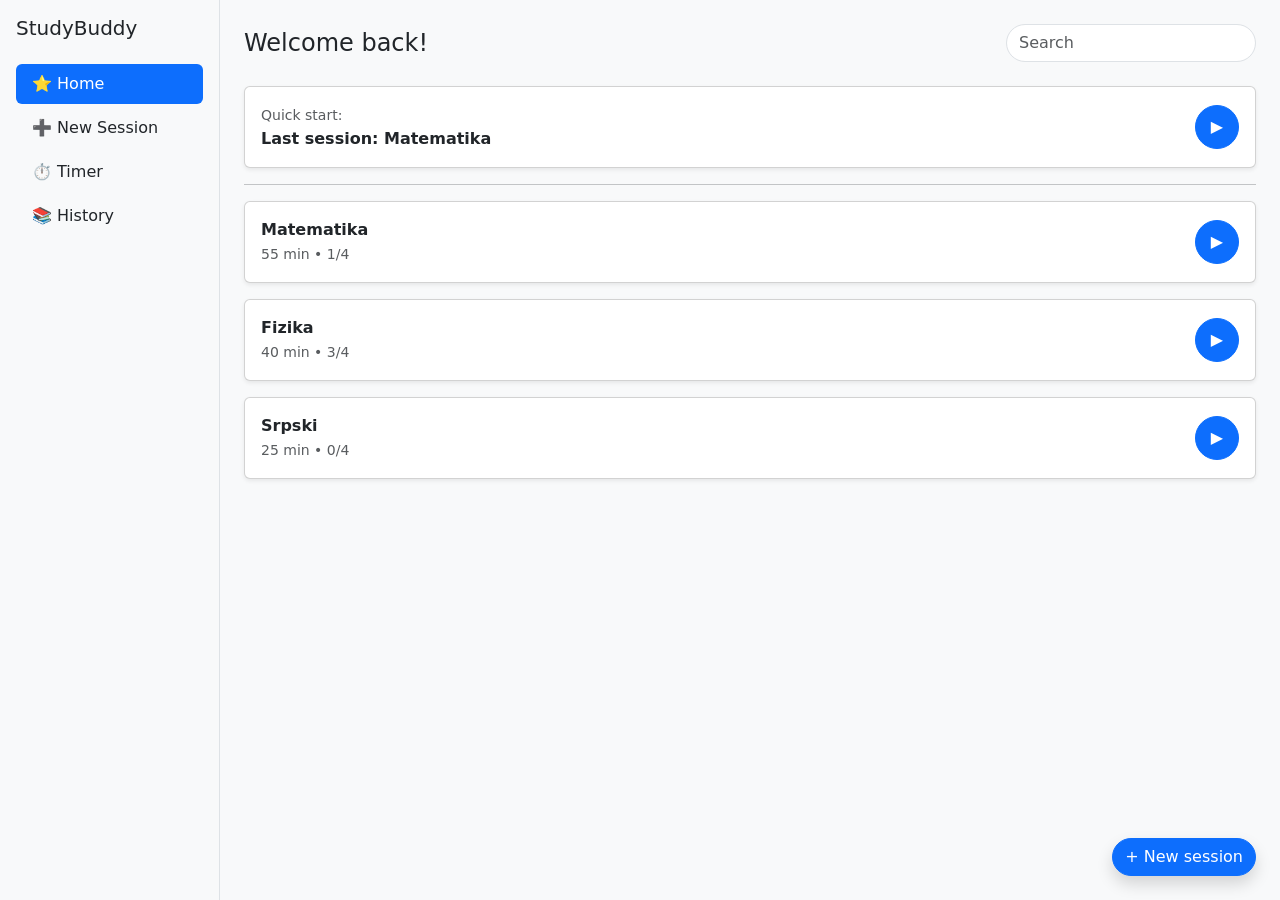
==== index.html @ 7743ce42 "Add files via upload" ====
<!DOCTYPE html>
<html lang="sr">
<head>
  <meta charset="UTF-8" />
  <meta name="viewport" content="width=device-width, initial-scale=1.0" />
  <title>StudyBuddy</title>
  <link href="https://cdn.jsdelivr.net/npm/bootstrap@5.3.2/dist/css/bootstrap.min.css" rel="stylesheet">
</head>
<body class="bg-body-tertiary">

<div class="d-flex min-vh-100">
  <aside class="bg-light border-end p-3 sticky-top" style="min-width: 220px;">
    <h5 class="mb-4">StudyBuddy</h5>

    <nav class="nav nav-pills flex-column gap-1">
      <a href="#home" data-page="home" class="nav-link active">⭐ Home</a>
      <a href="#new-session" data-page="new-session" class="nav-link text-body">➕ New Session</a>
      <a href="#timer" data-page="timer" class="nav-link text-body">⏱️ Timer</a>
      <a href="#history" data-page="history" class="nav-link text-body">📚 History</a>
    </nav>
  </aside>

  <main class="flex-grow-1 p-4">
    <!-- HOME -->
    <section id="home" class="page">
      <div class="d-flex justify-content-between align-items-center mb-4 flex-wrap gap-3">
        <h4 class="m-0">Welcome back!</h4>
        <input type="text" class="form-control rounded-pill" style="max-width: 250px;" placeholder="Search">
      </div>

      <div class="card shadow-sm mb-3">
        <div class="card-body d-flex justify-content-between align-items-center">
          <div>
            <small class="text-muted">Quick start:</small><br>
            <strong>Last session: Matematika</strong>
          </div>
          <button class="btn btn-primary rounded-circle js-quick-start"
                  data-subject="Matematika"
                  data-duration="55"
                  data-repeats="4"
                  style="width: 44px; height: 44px;"
                  type="button">▶</button>
        </div>
      </div>

      <hr>

      <div class="card shadow-sm mb-3">
        <div class="card-body d-flex justify-content-between align-items-center">
          <div>
            <strong>Matematika</strong><br>
            <small class="text-muted">55 min • 1/4</small>
          </div>
          <button class="btn btn-primary rounded-circle js-session-start"
                  data-subject="Matematika"
                  data-duration="55"
                  data-repeats="4"
                  style="width: 44px; height: 44px;"
                  type="button">▶</button>
        </div>
      </div>

      <div class="card shadow-sm mb-3">
        <div class="card-body d-flex justify-content-between align-items-center">
          <div>
            <strong>Fizika</strong><br>
            <small class="text-muted">40 min • 3/4</small>
          </div>
          <button class="btn btn-primary rounded-circle js-session-start"
                  data-subject="Fizika"
                  data-duration="40"
                  data-repeats="4"
                  style="width: 44px; height: 44px;"
                  type="button">▶</button>
        </div>
      </div>

      <div class="card shadow-sm mb-3">
        <div class="card-body d-flex justify-content-between align-items-center">
          <div>
            <strong>Srpski</strong><br>
            <small class="text-muted">25 min • 0/4</small>
          </div>
          <button class="btn btn-primary rounded-circle js-session-start"
                  data-subject="Srpski"
                  data-duration="25"
                  data-repeats="4"
                  style="width: 44px; height: 44px;"
                  type="button">▶</button>
        </div>
      </div>
    </section>

    <!-- NEW SESSION -->
    <section id="new-session" class="page d-none">
      <div class="row justify-content-center">
        <div class="col-12 col-md-8 col-lg-6">
          <div class="card shadow-sm">
            <div class="card-body">
              <h4 class="mb-4 text-center">New session</h4>

              <label class="form-label">Subject</label>
              <div class="d-flex flex-wrap gap-2 mb-3">
                <button class="btn btn-outline-secondary js-subject-btn" data-subject="Matematika" type="button">Matematika</button>
                <button class="btn btn-outline-secondary js-subject-btn" data-subject="Fizika" type="button">Fizika</button>
                <button class="btn btn-primary js-subject-btn active" data-subject="Srpski" type="button">Srpski</button>
              </div>

              <input type="text" id="subjectInput" class="form-control mb-4" value="Srpski">

              <label for="duration" class="form-label">Duration</label>
              <div class="d-flex align-items-center mb-4">
                <input type="range" class="form-range" id="duration" min="10" max="120" step="5" value="50">
                <span class="badge text-bg-dark ms-2" id="durationValue">50 min</span>
              </div>

              <label for="repeats" class="form-label">Repeats</label>
              <div class="d-flex align-items-center">
                <input type="range" class="form-range" id="repeats" min="1" max="5" step="1" value="1">
                <span class="badge text-bg-dark ms-2" id="repeatsValue">1</span>
              </div>
            </div>
          </div>
        </div>
      </div>
    </section>

    <!-- TIMER -->
    <section id="timer" class="page d-none">
      <div class="row justify-content-center">
        <div class="col-12 col-md-8 col-lg-6 text-center">
          <div class="card shadow-sm">
            <div class="card-body py-5">
              <h4 class="mb-3">Ongoing session</h4>
              <div class="text-muted mb-3" id="timerMeta">Subject: Srpski • Repeats: 1</div>
              <div id="timerDisplay" class="display-1 fw-bold text-primary mb-4">25:00</div>

              <div class="progress mb-4" style="height: 8px;">
                <div class="progress-bar progress-bar-striped progress-bar-animated" style="width: 100%;"></div>
              </div>

              <div class="d-flex justify-content-center gap-2 flex-wrap">
                <button id="stopBtn" class="btn btn-outline-secondary px-4" type="button">Stop</button>
                <button id="pauseBtn" class="btn btn-outline-secondary px-4" type="button">Pause</button>
                <button id="finishBtn" class="btn btn-primary px-4" type="button">Finish</button>
              </div>
            </div>
          </div>
        </div>
      </div>
    </section>

    <!-- COMPLETE -->
    <section id="complete" class="page d-none">
      <div class="row justify-content-center">
        <div class="col-12 col-md-8 col-lg-6">
          <div class="card shadow-sm">
            <div class="card-body">
              <h4 class="mb-4">Session complete!</h4>

              <div class="mb-4">
                <label for="quickNote" class="form-label fw-bold">Add a quick note...</label>
                <textarea id="quickNote" class="form-control" rows="6" placeholder="Today I learned..."></textarea>
              </div>

              <div class="d-flex justify-content-end gap-2">
                <button class="btn btn-primary" id="saveNoteBtn" type="button">💾 Save</button>
                <button class="btn btn-outline-secondary" id="skipNoteBtn" type="button">▶ Skip note</button>
              </div>
            </div>
          </div>
        </div>
      </div>
    </section>

    <!-- HISTORY -->
    <section id="history" class="page d-none">
      <div class="row justify-content-center">
        <div class="col-12 col-md-8 col-lg-6">
          <h4 class="mb-4">Completed sessions</h4>

          <div class="card shadow-sm mb-4">
            <img src="burnabitch.png" class="card-img-top img-fluid" alt="History image">
            <div class="card-body">
              <div class="text-muted small mb-1">2025-06-07</div>
              <div><strong>Matematika</strong><br><small class="text-muted">35 min</small></div>
            </div>
          </div>

          <div class="card shadow-sm mb-3">
            <div class="card-body">
              <div class="text-muted small mb-1">2025-04-20</div>
              <div><strong>Srpski</strong><br><small class="text-muted">90 min</small></div>
            </div>
          </div>
        </div>
      </div>
    </section>

  </main>
</div>

<a href="#new-session" class="btn btn-primary rounded-pill position-fixed bottom-0 end-0 m-4 shadow">
  + New session
</a>

<script src="https://cdn.jsdelivr.net/npm/bootstrap@5.3.2/dist/js/bootstrap.bundle.min.js"></script>
<script>
  const pages = [...document.querySelectorAll('.page')];
  const navLinks = [...document.querySelectorAll('.nav-link[data-page]')];

  const subjectInput = document.getElementById('subjectInput');
  const durationInput = document.getElementById('duration');
  const repeatsInput = document.getElementById('repeats');
  const durationValue = document.getElementById('durationValue');
  const repeatsValue = document.getElementById('repeatsValue');

  const timerDisplay = document.getElementById('timerDisplay');
  const timerMeta = document.getElementById('timerMeta');
  const pauseBtn = document.getElementById('pauseBtn');
  const stopBtn = document.getElementById('stopBtn');
  const finishBtn = document.getElementById('finishBtn');

  const saveNoteBtn = document.getElementById('saveNoteBtn');
  const skipNoteBtn = document.getElementById('skipNoteBtn');
  const quickNote = document.getElementById('quickNote');

  const subjectButtons = [...document.querySelectorAll('.js-subject-btn')];
  const sessionButtons = [...document.querySelectorAll('.js-session-start')];
  const quickStartButtons = [...document.querySelectorAll('.js-quick-start')];

  const state = {
    subject: 'Srpski',
    duration: 50,
    repeats: 1,
    remaining: 50 * 60,
    interval: null,
    paused: false
  };

  function formatTime(seconds) {
    const m = Math.floor(seconds / 60);
    const s = seconds % 60;
    return `${String(m).padStart(2, '0')}:${String(s).padStart(2, '0')}`;
  }

  function updateTimerDisplay() {
    timerDisplay.textContent = formatTime(state.remaining);
  }

  function updateTimerMeta() {
    timerMeta.textContent = `Subject: ${state.subject} • Repeats: ${state.repeats}`;
  }

  function updateSubjectButtons(activeSubject) {
    subjectButtons.forEach(btn => {
      const active = btn.dataset.subject === activeSubject;
      btn.classList.toggle('btn-primary', active);
      btn.classList.toggle('btn-outline-secondary', !active);
      btn.classList.toggle('active', active);
    });
  }

  function syncNewSessionUI() {
    subjectInput.value = state.subject;
    durationInput.value = state.duration;
    repeatsInput.value = state.repeats;
    durationValue.textContent = `${state.duration} min`;
    repeatsValue.textContent = state.repeats;
    updateSubjectButtons(state.subject);
    updateTimerMeta();
  }

  function setSession(subject, duration, repeats) {
    state.subject = subject;
    state.duration = Number(duration);
    state.repeats = Number(repeats);
    state.remaining = state.duration * 60;
    state.paused = false;
    pauseBtn.textContent = 'Pause';
    updateTimerDisplay();
    syncNewSessionUI();
  }

  function clearTimer() {
    if (state.interval) {
      clearInterval(state.interval);
      state.interval = null;
    }
  }

  function startTimer() {
    clearTimer();
    state.paused = false;
    pauseBtn.textContent = 'Pause';
    state.remaining = state.duration * 60;
    updateTimerDisplay();
    updateTimerMeta();

    state.interval = setInterval(() => {
      if (state.paused) return;

      if (state.remaining > 0) {
        state.remaining -= 1;
        updateTimerDisplay();
      }

      if (state.remaining <= 0) {
        clearTimer();
        location.hash = '#complete';
      }
    }, 1000);
  }

  function stopTimer() {
    clearTimer();
    state.paused = false;
    pauseBtn.textContent = 'Pause';
    state.remaining = state.duration * 60;
    updateTimerDisplay();
  }

  function showPage(pageId) {
    pages.forEach(page => page.classList.toggle('d-none', page.id !== pageId));
    navLinks.forEach(link => {
      const active = link.dataset.page === pageId;
      link.classList.toggle('active', active);
      link.classList.toggle('text-body', !active);
      link.classList.toggle('text-white', active);
    });

    if (pageId === 'new-session') {
      syncNewSessionUI();
    }

    if (pageId === 'timer') {
      if (!state.interval && state.remaining <= 0) {
        state.remaining = state.duration * 60;
      }
      updateTimerDisplay();
      updateTimerMeta();
    }
  }

  function route() {
    const pageId = location.hash.replace('#', '') || 'home';
    showPage(pageId);
  }

  subjectButtons.forEach(btn => {
    btn.addEventListener('click', () => {
      state.subject = btn.dataset.subject;
      subjectInput.value = state.subject;
      updateSubjectButtons(state.subject);
      updateTimerMeta();
    });
  });

  durationInput.addEventListener('input', () => {
    state.duration = Number(durationInput.value);
    state.remaining = state.duration * 60;
    durationValue.textContent = `${state.duration} min`;
    updateTimerDisplay();
  });

  repeatsInput.addEventListener('input', () => {
    state.repeats = Number(repeatsInput.value);
    repeatsValue.textContent = state.repeats;
    updateTimerMeta();
  });

  subjectInput.addEventListener('input', () => {
    state.subject = subjectInput.value.trim() || 'Srpski';
    updateSubjectButtons(state.subject);
    updateTimerMeta();
  });

  sessionButtons.forEach(btn => {
    btn.addEventListener('click', () => {
      setSession(btn.dataset.subject, btn.dataset.duration, btn.dataset.repeats);
      location.hash = '#timer';
      startTimer();
    });
  });

  quickStartButtons.forEach(btn => {
    btn.addEventListener('click', () => {
      setSession(btn.dataset.subject, btn.dataset.duration, btn.dataset.repeats);
      location.hash = '#timer';
      startTimer();
    });
  });

  pauseBtn.addEventListener('click', () => {
    if (!state.interval) return;
    state.paused = !state.paused;
    pauseBtn.textContent = state.paused ? 'Resume' : 'Pause';
  });

  stopBtn.addEventListener('click', stopTimer);

  finishBtn.addEventListener('click', () => {
    clearTimer();
    location.hash = '#complete';
  });

  saveNoteBtn.addEventListener('click', () => {
    const note = quickNote.value.trim();
    if (!note) {
      alert('Dodaj kratku belešku pre čuvanja.');
      return;
    }

    alert('Beleška sačuvana: ' + note);
    quickNote.value = '';
    location.hash = '#home';
  });

  skipNoteBtn.addEventListener('click', () => {
    quickNote.value = '';
    location.hash = '#home';
  });

  window.addEventListener('hashchange', route);
  window.addEventListener('load', () => {
    syncNewSessionUI();
    updateTimerDisplay();
    route();
  });
</script>
</body>
</html>
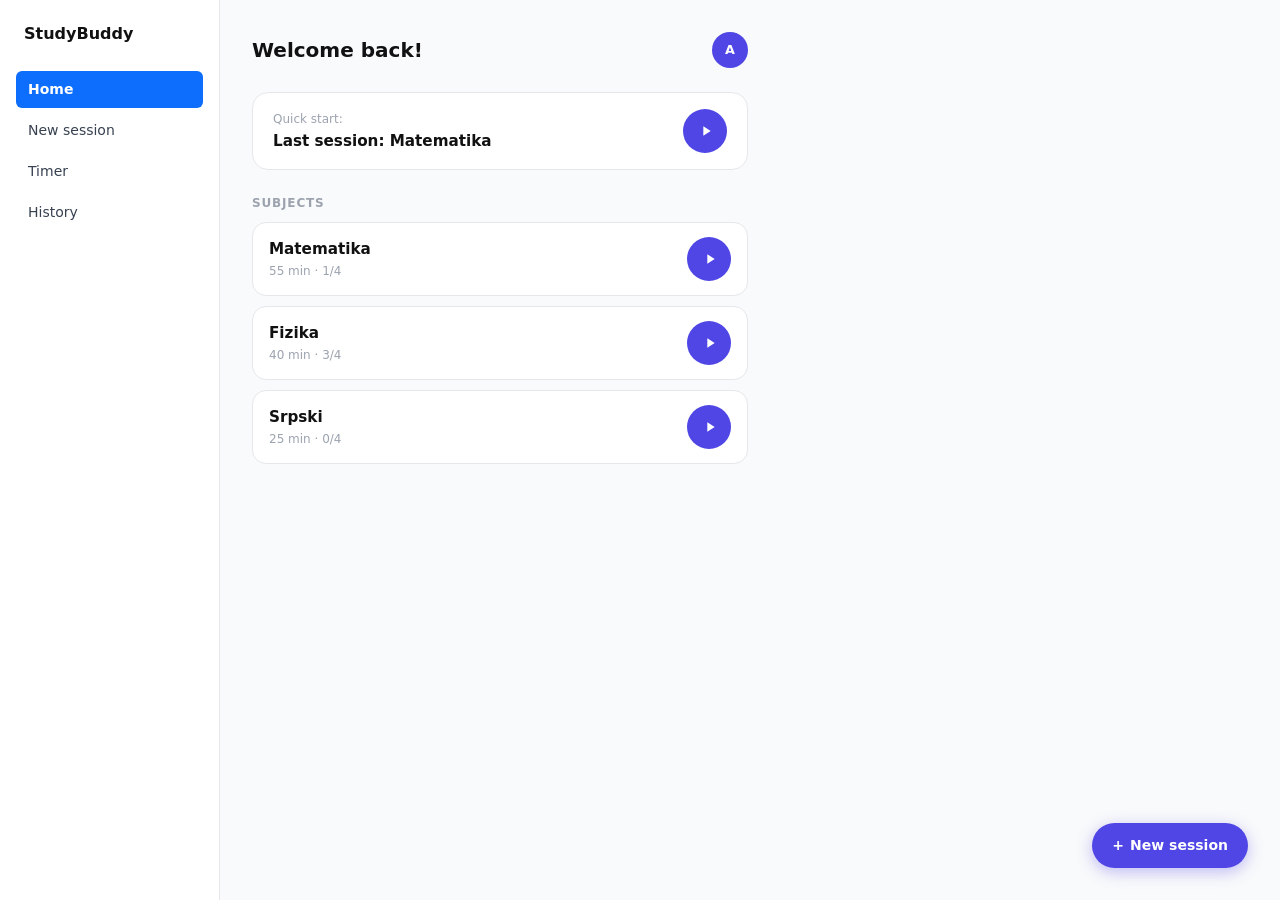
==== commit c591a59c: "Da radi za mobtel i jos neke sitnice Ocu kuci vise" ====
--- a/index.html
+++ b/index.html
@@ -2,431 +2,659 @@
 <html lang="sr">
 <head>
   <meta charset="UTF-8" />
-  <meta name="viewport" content="width=device-width, initial-scale=1.0" />
+  <meta name="viewport" content="width=device-width, initial-scale=1.0"/>
   <title>StudyBuddy</title>
   <link href="https://cdn.jsdelivr.net/npm/bootstrap@5.3.2/dist/css/bootstrap.min.css" rel="stylesheet">
+  <style>
+    :root {
+      --accent: #4f46e5;
+      --accent-light: #eef2ff;
+      --text-muted: #9ca3af;
+      --border: #e5e7eb;
+      --bg: #f9fafb;
+      --card-bg: #ffffff;
+      --sidebar-w: 220px;
+    }
+
+    * { box-sizing: border-box; }
+
+    body {
+      background: var(--bg);
+      font-family: 'Segoe UI', system-ui, sans-serif;
+      margin: 0;
+    }
+
+    /* ── SIDEBAR ── */
+    aside {
+      width: var(--sidebar-w);
+      min-height: 100vh;
+      background: var(--card-bg);
+      border-right: 1px solid var(--border);
+      padding: 24px 16px;
+      position: sticky;
+      top: 0;
+    }
+    aside h5 {
+      font-weight: 700;
+      font-size: 1rem;
+      color: #111;
+      margin-bottom: 28px;
+      padding-left: 8px;
+    }
+    .nav-link {
+      color: #374151;
+      border-radius: 8px;
+      padding: 8px 12px;
+      font-size: 0.875rem;
+      transition: background 0.15s, color 0.15s;
+    }
+    .nav-link.active,
+    .nav-link:hover {
+      background: var(--accent-light);
+      color: var(--accent);
+      font-weight: 600;
+    }
+
+    /* ── MAIN ── */
+    main { padding: 24px 20px 80px; max-width: 480px; }
+    @media (min-width: 768px) {
+      main { padding: 32px 32px 40px; max-width: 560px; }
+    }
+
+    /* ── PAGE HEADER ── */
+    .page-header {
+      display: flex;
+      align-items: center;
+      justify-content: space-between;
+      margin-bottom: 24px;
+    }
+    .page-title { font-size: 1.25rem; font-weight: 700; color: #111; margin: 0; }
+    .avatar {
+      width: 36px; height: 36px;
+      background: var(--accent);
+      color: #fff;
+      border-radius: 50%;
+      display: flex; align-items: center; justify-content: center;
+      font-size: 0.8rem; font-weight: 700;
+      flex-shrink: 0;
+    }
+
+    /* ── QUICK START CARD ── */
+    .quick-start-card {
+      background: var(--card-bg);
+      border: 1px solid var(--border);
+      border-radius: 16px;
+      padding: 16px 20px;
+      display: flex;
+      align-items: center;
+      justify-content: space-between;
+      margin-bottom: 24px;
+    }
+    .quick-start-card .label {
+      font-size: 0.75rem;
+      color: var(--text-muted);
+      margin-bottom: 2px;
+    }
+    .quick-start-card .subject-name {
+      font-weight: 600;
+      font-size: 0.95rem;
+      color: #111;
+    }
+
+    /* ── SUBJECT CARDS ── */
+    .subject-card {
+      background: var(--card-bg);
+      border: 1px solid var(--border);
+      border-radius: 14px;
+      padding: 14px 16px;
+      display: flex;
+      align-items: center;
+      justify-content: space-between;
+      margin-bottom: 10px;
+      transition: box-shadow 0.15s;
+    }
+    .subject-card:hover { box-shadow: 0 2px 12px rgba(79,70,229,.08); }
+    .subject-card .subject-name { font-weight: 600; font-size: 0.95rem; color: #111; }
+    .subject-card .subject-meta { font-size: 0.75rem; color: var(--text-muted); margin-top: 2px; }
+
+    /* ── PLAY BUTTON ── */
+    .play-btn {
+      width: 44px; height: 44px;
+      border-radius: 50%;
+      background: var(--accent);
+      border: none;
+      color: #fff;
+      display: flex; align-items: center; justify-content: center;
+      font-size: 1rem;
+      flex-shrink: 0;
+      cursor: pointer;
+      transition: background 0.15s, transform 0.1s;
+    }
+    .play-btn:hover { background: #4338ca; transform: scale(1.05); }
+    .play-btn svg { width: 16px; height: 16px; fill: #fff; margin-left: 2px; }
+
+    /* ── DESKTOP FAB ── */
+    .desktop-fab {
+      display: none;
+      position: fixed;
+      bottom: 32px; right: 32px;
+      background: var(--accent);
+      color: #fff;
+      border: none;
+      border-radius: 100px;
+      padding: 12px 20px;
+      font-size: 0.875rem;
+      font-weight: 600;
+      cursor: pointer;
+      box-shadow: 0 4px 16px rgba(79,70,229,.35);
+      transition: background 0.15s, transform 0.1s;
+      z-index: 100;
+    }
+    .desktop-fab:hover { background: #4338ca; transform: translateY(-1px); }
+    @media (min-width: 768px) { .desktop-fab { display: flex; align-items: center; gap: 6px; } }
+
+    /* ── NEW SESSION ── */
+    .back-btn {
+      background: none; border: none; cursor: pointer;
+      color: #374151; font-size: 1.2rem; padding: 0;
+      margin-right: 8px;
+    }
+    .subject-chips {
+      display: flex; gap: 8px; flex-wrap: wrap; margin-bottom: 20px;
+    }
+    .chip {
+      padding: 6px 14px; border-radius: 20px; font-size: 0.8rem; font-weight: 500;
+      cursor: pointer; border: 1.5px solid var(--border); background: var(--card-bg);
+      color: #374151; transition: all 0.15s;
+    }
+    .chip.active { background: var(--accent); color: #fff; border-color: var(--accent); }
+
+    .form-label-sm { font-size: 0.8rem; color: var(--text-muted); font-weight: 500; margin-bottom: 6px; display: block; }
+    .form-control-flat {
+      border: none; border-bottom: 2px solid var(--border); border-radius: 0;
+      padding: 6px 2px; font-size: 1rem; font-weight: 600; color: #111;
+      background: transparent; outline: none; width: 100%; margin-bottom: 20px;
+    }
+    .form-control-flat:focus { border-color: var(--accent); }
+
+    /* range slider */
+    input[type=range] {
+      -webkit-appearance: none; width: 100%; height: 4px;
+      background: linear-gradient(to right, var(--accent) var(--val, 50%), var(--border) var(--val, 50%));
+      border-radius: 4px; margin: 8px 0 4px;
+    }
+    input[type=range]::-webkit-slider-thumb {
+      -webkit-appearance: none; width: 22px; height: 22px;
+      border-radius: 50%; background: var(--accent);
+      box-shadow: 0 0 0 4px rgba(79,70,229,.15);
+      cursor: pointer; position: relative; top: 0;
+    }
+    .range-bubble {
+      display: inline-block; background: #111; color: #fff;
+      font-size: 0.75rem; font-weight: 700; padding: 3px 8px; border-radius: 6px;
+      margin-bottom: 12px;
+    }
+
+    /* ── TIMER ── */
+    .timer-wrap {
+      display: flex; flex-direction: column; align-items: center;
+      padding: 24px 0;
+    }
+    .timer-display {
+      font-size: 5rem; font-weight: 800; color: var(--accent);
+      letter-spacing: -2px; line-height: 1;
+      margin: 24px 0 16px;
+    }
+    .timer-wave {
+      width: 220px; height: 32px;
+      margin-bottom: 32px;
+    }
+    .timer-wave path {
+      stroke: var(--accent); fill: none; stroke-width: 2.5;
+      stroke-linecap: round;
+      animation: wave 2s ease-in-out infinite;
+    }
+    @keyframes wave {
+      0%, 100% { d: path("M0 16 Q27 4 55 16 Q82 28 110 16 Q137 4 165 16 Q192 28 220 16"); }
+      50%       { d: path("M0 16 Q27 28 55 16 Q82 4 110 16 Q137 28 165 16 Q192 4 220 16"); }
+    }
+    .timer-progress {
+      width: 100%; height: 4px; background: var(--border);
+      border-radius: 4px; overflow: hidden; margin-bottom: 32px;
+    }
+    .timer-progress-bar {
+      height: 100%; width: 40%; background: var(--accent); border-radius: 4px;
+      transition: width 1s linear;
+    }
+    .timer-controls { display: flex; gap: 12px; }
+    .btn-ctrl {
+      display: flex; align-items: center; gap: 6px;
+      padding: 10px 20px; border-radius: 100px; font-size: 0.85rem; font-weight: 600;
+      border: 1.5px solid var(--border); background: var(--card-bg); cursor: pointer;
+      transition: all 0.15s; color: #374151;
+    }
+    .btn-ctrl:hover { border-color: #9ca3af; }
+    .btn-ctrl-primary {
+      border-color: var(--accent); background: var(--accent); color: #fff;
+    }
+    .btn-ctrl-primary:hover { background: #4338ca; border-color: #4338ca; }
+
+    /* ── FINISH MODAL ── */
+    .finish-card {
+      background: var(--card-bg); border-radius: 20px;
+      border: 1px solid var(--border); padding: 28px 24px;
+    }
+    .finish-card h4 { font-weight: 700; margin-bottom: 4px; }
+    .finish-card .subtitle { font-size: 0.8rem; color: var(--text-muted); margin-bottom: 20px; }
+    .note-area {
+      width: 100%; min-height: 120px; border-radius: 12px;
+      border: 1.5px solid var(--border); padding: 12px 14px;
+      font-size: 0.9rem; color: #374151; resize: vertical;
+      outline: none; font-family: inherit;
+    }
+    .note-area:focus { border-color: var(--accent); }
+    .note-placeholder { color: var(--text-muted); }
+    .finish-actions { display: flex; gap: 10px; margin-top: 16px; }
+    .btn-save {
+      display: flex; align-items: center; gap: 6px;
+      background: var(--accent); color: #fff; border: none;
+      border-radius: 100px; padding: 10px 24px; font-size: 0.875rem; font-weight: 600;
+      cursor: pointer;
+    }
+    .btn-skip {
+      background: none; border: none; color: var(--text-muted);
+      font-size: 0.875rem; cursor: pointer; padding: 10px 8px;
+    }
+
+    /* ── HISTORY ── */
+    .history-date {
+      font-size: 0.75rem; font-weight: 600; color: var(--text-muted);
+      letter-spacing: .05em; margin: 20px 0 8px;
+    }
+    .history-card {
+      background: var(--card-bg); border: 1px solid var(--border);
+      border-radius: 14px; padding: 14px 16px; margin-bottom: 8px;
+    }
+    .history-card .h-name { font-weight: 600; font-size: 0.95rem; color: #111; }
+    .history-card .h-dur { font-size: 0.8rem; color: var(--text-muted); margin-top: 2px; }
+
+    /* ── MOBILE NAV ── */
+    .mobile-nav {
+      position: fixed; bottom: 0; left: 0; right: 0;
+      background: var(--card-bg); border-top: 1px solid var(--border);
+      display: flex; justify-content: space-around; padding: 10px 0 14px;
+      z-index: 200;
+    }
+    .mobile-nav a {
+      text-decoration: none; color: var(--text-muted);
+      display: flex; flex-direction: column; align-items: center; gap: 2px;
+      font-size: 0.7rem; font-weight: 500; padding: 0 16px;
+      transition: color 0.15s;
+    }
+    .mobile-nav a.active { color: var(--accent); }
+    .mobile-nav .nav-icon { font-size: 1.1rem; }
+
+    /* ── BEGIN SESSION BTN ── */
+    .btn-begin {
+      width: 100%; padding: 14px; border-radius: 14px;
+      background: var(--accent); color: #fff; border: none;
+      font-size: 0.95rem; font-weight: 700; cursor: pointer;
+      display: flex; align-items: center; justify-content: center; gap: 8px;
+      margin-top: 24px; transition: background 0.15s;
+    }
+    .btn-begin:hover { background: #4338ca; }
+
+    .section-label {
+      font-size: 0.75rem; font-weight: 600; color: var(--text-muted);
+      text-transform: uppercase; letter-spacing: .07em;
+      margin-bottom: 10px; margin-top: 4px;
+    }
+  </style>
 </head>
-<body class="bg-body-tertiary">
-
-<div class="d-flex min-vh-100">
-  <aside class="bg-light border-end p-3 sticky-top" style="min-width: 220px;">
-    <h5 class="mb-4">StudyBuddy</h5>
-
+
+<body>
+
+<div class="d-flex">
+
+  <!-- SIDEBAR (DESKTOP) -->
+  <aside class="d-none d-md-block">
+    <h5>StudyBuddy</h5>
     <nav class="nav nav-pills flex-column gap-1">
-      <a href="#home" data-page="home" class="nav-link active">⭐ Home</a>
-      <a href="#new-session" data-page="new-session" class="nav-link text-body">➕ New Session</a>
-      <a href="#timer" data-page="timer" class="nav-link text-body">⏱️ Timer</a>
-      <a href="#history" data-page="history" class="nav-link text-body">📚 History</a>
+      <a href="#home"        data-page="home"        class="nav-link active">Home</a>
+      <a href="#new-session" data-page="new-session"  class="nav-link">New session</a>
+      <a href="#timer"       data-page="timer"        class="nav-link">Timer</a>
+      <a href="#history"     data-page="history"      class="nav-link">History</a>
     </nav>
   </aside>
 
-  <main class="flex-grow-1 p-4">
+  <!-- MAIN -->
+  <main class="flex-grow-1">
+
     <!-- HOME -->
     <section id="home" class="page">
-      <div class="d-flex justify-content-between align-items-center mb-4 flex-wrap gap-3">
-        <h4 class="m-0">Welcome back!</h4>
-        <input type="text" class="form-control rounded-pill" style="max-width: 250px;" placeholder="Search">
-      </div>
-
-      <div class="card shadow-sm mb-3">
-        <div class="card-body d-flex justify-content-between align-items-center">
-          <div>
-            <small class="text-muted">Quick start:</small><br>
-            <strong>Last session: Matematika</strong>
-          </div>
-          <button class="btn btn-primary rounded-circle js-quick-start"
-                  data-subject="Matematika"
-                  data-duration="55"
-                  data-repeats="4"
-                  style="width: 44px; height: 44px;"
-                  type="button">▶</button>
-        </div>
-      </div>
-
-      <hr>
-
-      <div class="card shadow-sm mb-3">
-        <div class="card-body d-flex justify-content-between align-items-center">
-          <div>
-            <strong>Matematika</strong><br>
-            <small class="text-muted">55 min • 1/4</small>
-          </div>
-          <button class="btn btn-primary rounded-circle js-session-start"
-                  data-subject="Matematika"
-                  data-duration="55"
-                  data-repeats="4"
-                  style="width: 44px; height: 44px;"
-                  type="button">▶</button>
-        </div>
-      </div>
-
-      <div class="card shadow-sm mb-3">
-        <div class="card-body d-flex justify-content-between align-items-center">
-          <div>
-            <strong>Fizika</strong><br>
-            <small class="text-muted">40 min • 3/4</small>
-          </div>
-          <button class="btn btn-primary rounded-circle js-session-start"
-                  data-subject="Fizika"
-                  data-duration="40"
-                  data-repeats="4"
-                  style="width: 44px; height: 44px;"
-                  type="button">▶</button>
-        </div>
-      </div>
-
-      <div class="card shadow-sm mb-3">
-        <div class="card-body d-flex justify-content-between align-items-center">
-          <div>
-            <strong>Srpski</strong><br>
-            <small class="text-muted">25 min • 0/4</small>
-          </div>
-          <button class="btn btn-primary rounded-circle js-session-start"
-                  data-subject="Srpski"
-                  data-duration="25"
-                  data-repeats="4"
-                  style="width: 44px; height: 44px;"
-                  type="button">▶</button>
-        </div>
+      <div class="page-header">
+        <h4 class="page-title">Welcome back!</h4>
+        <div class="avatar">A</div>
+      </div>
+
+      <!-- Quick start -->
+      <div class="quick-start-card">
+        <div>
+          <div class="label">Quick start:</div>
+          <div class="subject-name">Last session: Matematika</div>
+        </div>
+        <button class="play-btn js-session-start" data-subject="Matematika" data-duration="55" data-repeats="4">
+          <svg viewBox="0 0 24 24"><path d="M8 5v14l11-7z"/></svg>
+        </button>
+      </div>
+
+      <!-- Subject list -->
+      <div class="section-label">Subjects</div>
+
+      <div class="subject-card">
+        <div>
+          <div class="subject-name">Matematika</div>
+          <div class="subject-meta">55 min · 1/4</div>
+        </div>
+        <button class="play-btn js-session-start" data-subject="Matematika" data-duration="55" data-repeats="4">
+          <svg viewBox="0 0 24 24"><path d="M8 5v14l11-7z"/></svg>
+        </button>
+      </div>
+
+      <div class="subject-card">
+        <div>
+          <div class="subject-name">Fizika</div>
+          <div class="subject-meta">40 min · 3/4</div>
+        </div>
+        <button class="play-btn js-session-start" data-subject="Fizika" data-duration="40" data-repeats="4">
+          <svg viewBox="0 0 24 24"><path d="M8 5v14l11-7z"/></svg>
+        </button>
+      </div>
+
+      <div class="subject-card">
+        <div>
+          <div class="subject-name">Srpski</div>
+          <div class="subject-meta">25 min · 0/4</div>
+        </div>
+        <button class="play-btn js-session-start" data-subject="Srpski" data-duration="25" data-repeats="4">
+          <svg viewBox="0 0 24 24"><path d="M8 5v14l11-7z"/></svg>
+        </button>
       </div>
     </section>
 
     <!-- NEW SESSION -->
     <section id="new-session" class="page d-none">
-      <div class="row justify-content-center">
-        <div class="col-12 col-md-8 col-lg-6">
-          <div class="card shadow-sm">
-            <div class="card-body">
-              <h4 class="mb-4 text-center">New session</h4>
-
-              <label class="form-label">Subject</label>
-              <div class="d-flex flex-wrap gap-2 mb-3">
-                <button class="btn btn-outline-secondary js-subject-btn" data-subject="Matematika" type="button">Matematika</button>
-                <button class="btn btn-outline-secondary js-subject-btn" data-subject="Fizika" type="button">Fizika</button>
-                <button class="btn btn-primary js-subject-btn active" data-subject="Srpski" type="button">Srpski</button>
-              </div>
-
-              <input type="text" id="subjectInput" class="form-control mb-4" value="Srpski">
-
-              <label for="duration" class="form-label">Duration</label>
-              <div class="d-flex align-items-center mb-4">
-                <input type="range" class="form-range" id="duration" min="10" max="120" step="5" value="50">
-                <span class="badge text-bg-dark ms-2" id="durationValue">50 min</span>
-              </div>
-
-              <label for="repeats" class="form-label">Repeats</label>
-              <div class="d-flex align-items-center">
-                <input type="range" class="form-range" id="repeats" min="1" max="5" step="1" value="1">
-                <span class="badge text-bg-dark ms-2" id="repeatsValue">1</span>
-              </div>
-            </div>
-          </div>
-        </div>
-      </div>
+      <div class="page-header">
+        <div class="d-flex align-items-center gap-2">
+          <button class="back-btn" onclick="showPage('home')">←</button>
+          <h4 class="page-title">New session</h4>
+        </div>
+      </div>
+
+      <div class="form-label-sm">Subject</div>
+      <div class="subject-chips" id="subjectChips">
+        <div class="chip" data-subject="Matematika">Matematika</div>
+        <div class="chip" data-subject="Fizika">Fizika</div>
+        <div class="chip active" data-subject="Srpski">Srpski</div>
+      </div>
+
+      <div class="form-label-sm">Subject</div>
+      <input id="subjectInput" class="form-control-flat" value="Srpski">
+
+      <div class="form-label-sm">Duration</div>
+      <div class="range-bubble" id="durationBubble">50 min</div>
+      <input type="range" id="duration" min="10" max="120" value="50">
+
+      <div class="form-label-sm" style="margin-top:16px;">Repeats</div>
+      <div class="range-bubble" id="repeatsBubble">1</div>
+      <input type="range" id="repeats" min="1" max="5" value="1">
+
+      <button class="btn-begin js-begin-session">
+        ▶ Begin session
+      </button>
     </section>
 
     <!-- TIMER -->
     <section id="timer" class="page d-none">
-      <div class="row justify-content-center">
-        <div class="col-12 col-md-8 col-lg-6 text-center">
-          <div class="card shadow-sm">
-            <div class="card-body py-5">
-              <h4 class="mb-3">Ongoing session</h4>
-              <div class="text-muted mb-3" id="timerMeta">Subject: Srpski • Repeats: 1</div>
-              <div id="timerDisplay" class="display-1 fw-bold text-primary mb-4">25:00</div>
-
-              <div class="progress mb-4" style="height: 8px;">
-                <div class="progress-bar progress-bar-striped progress-bar-animated" style="width: 100%;"></div>
-              </div>
-
-              <div class="d-flex justify-content-center gap-2 flex-wrap">
-                <button id="stopBtn" class="btn btn-outline-secondary px-4" type="button">Stop</button>
-                <button id="pauseBtn" class="btn btn-outline-secondary px-4" type="button">Pause</button>
-                <button id="finishBtn" class="btn btn-primary px-4" type="button">Finish</button>
-              </div>
-            </div>
-          </div>
+      <div class="page-header">
+        <h4 class="page-title">Ongoing session</h4>
+      </div>
+      <div class="timer-wrap">
+        <div id="timerMeta" style="font-size:.8rem;color:var(--text-muted);">Srpski · 1 of 1</div>
+        <div id="timerDisplay" class="timer-display">25:00</div>
+
+        <svg class="timer-wave" viewBox="0 0 220 32" xmlns="http://www.w3.org/2000/svg">
+          <path d="M0 16 Q27 4 55 16 Q82 28 110 16 Q137 4 165 16 Q192 28 220 16"/>
+        </svg>
+
+        <div class="timer-progress">
+          <div class="timer-progress-bar" id="timerProgressBar"></div>
+        </div>
+
+        <div class="timer-controls">
+          <button class="btn-ctrl" id="stopBtn">✕ Stop</button>
+          <button class="btn-ctrl" id="pauseBtn">⏸ Pause</button>
         </div>
       </div>
     </section>
 
-    <!-- COMPLETE -->
+    <!-- FINISH / NOTE -->
     <section id="complete" class="page d-none">
-      <div class="row justify-content-center">
-        <div class="col-12 col-md-8 col-lg-6">
-          <div class="card shadow-sm">
-            <div class="card-body">
-              <h4 class="mb-4">Session complete!</h4>
-
-              <div class="mb-4">
-                <label for="quickNote" class="form-label fw-bold">Add a quick note...</label>
-                <textarea id="quickNote" class="form-control" rows="6" placeholder="Today I learned..."></textarea>
-              </div>
-
-              <div class="d-flex justify-content-end gap-2">
-                <button class="btn btn-primary" id="saveNoteBtn" type="button">💾 Save</button>
-                <button class="btn btn-outline-secondary" id="skipNoteBtn" type="button">▶ Skip note</button>
-              </div>
-            </div>
-          </div>
+      <div class="page-header">
+        <h4 class="page-title">Session complete!</h4>
+      </div>
+      <div class="finish-card">
+        <h4>Add a quick note...</h4>
+        <div class="subtitle">Today I learned...</div>
+        <textarea id="quickNote" class="note-area" placeholder="Today I learned..."></textarea>
+        <div class="finish-actions">
+          <button id="saveNoteBtn" class="btn-save">⬆ Save</button>
+          <button id="skipNoteBtn" class="btn-skip">Skip note</button>
         </div>
       </div>
     </section>
 
     <!-- HISTORY -->
     <section id="history" class="page d-none">
-      <div class="row justify-content-center">
-        <div class="col-12 col-md-8 col-lg-6">
-          <h4 class="mb-4">Completed sessions</h4>
-
-          <div class="card shadow-sm mb-4">
-            <img src="burnabitch.png" class="card-img-top img-fluid" alt="History image">
-            <div class="card-body">
-              <div class="text-muted small mb-1">2025-06-07</div>
-              <div><strong>Matematika</strong><br><small class="text-muted">35 min</small></div>
-            </div>
-          </div>
-
-          <div class="card shadow-sm mb-3">
-            <div class="card-body">
-              <div class="text-muted small mb-1">2025-04-20</div>
-              <div><strong>Srpski</strong><br><small class="text-muted">90 min</small></div>
-            </div>
-          </div>
-        </div>
+      <div class="page-header">
+        <div class="d-flex align-items-center gap-2">
+          <button class="back-btn d-md-none" onclick="showPage('home')">←</button>
+          <h4 class="page-title">Completed sessions</h4>
+        </div>
+      </div>
+
+      <div class="history-date">2025-06-07</div>
+      <div class="history-card">
+        <div class="h-name">Matematika</div>
+        <div class="h-dur">35 min</div>
+      </div>
+
+      <div class="history-date">2025-04-20</div>
+      <div class="history-card">
+        <div class="h-name">Srpski</div>
+        <div class="h-dur">90 min</div>
       </div>
     </section>
 
   </main>
 </div>
 
-<a href="#new-session" class="btn btn-primary rounded-pill position-fixed bottom-0 end-0 m-4 shadow">
-  + New session
-</a>
-
-<script src="https://cdn.jsdelivr.net/npm/bootstrap@5.3.2/dist/js/bootstrap.bundle.min.js"></script>
+<!-- DESKTOP FAB -->
+<button class="desktop-fab js-go-new">
+  <span>+</span> New session
+</button>
+
+<!-- MOBILE NAV -->
+<nav class="mobile-nav d-md-none">
+  <a href="#home" data-page="home" class="active">
+    <span class="nav-icon">★</span>
+    <span>Home</span>
+  </a>
+  <a href="#new-session" data-page="new-session">
+    <span class="nav-icon">+</span>
+    <span>New session</span>
+  </a>
+  <a href="#history" data-page="history">
+    <span class="nav-icon">◷</span>
+    <span>History</span>
+  </a>
+</nav>
+
 <script>
-  const pages = [...document.querySelectorAll('.page')];
-  const navLinks = [...document.querySelectorAll('.nav-link[data-page]')];
-
-  const subjectInput = document.getElementById('subjectInput');
-  const durationInput = document.getElementById('duration');
-  const repeatsInput = document.getElementById('repeats');
-  const durationValue = document.getElementById('durationValue');
-  const repeatsValue = document.getElementById('repeatsValue');
-
-  const timerDisplay = document.getElementById('timerDisplay');
-  const timerMeta = document.getElementById('timerMeta');
-  const pauseBtn = document.getElementById('pauseBtn');
-  const stopBtn = document.getElementById('stopBtn');
-  const finishBtn = document.getElementById('finishBtn');
-
-  const saveNoteBtn = document.getElementById('saveNoteBtn');
-  const skipNoteBtn = document.getElementById('skipNoteBtn');
-  const quickNote = document.getElementById('quickNote');
-
-  const subjectButtons = [...document.querySelectorAll('.js-subject-btn')];
-  const sessionButtons = [...document.querySelectorAll('.js-session-start')];
-  const quickStartButtons = [...document.querySelectorAll('.js-quick-start')];
-
-  const state = {
-    subject: 'Srpski',
-    duration: 50,
-    repeats: 1,
-    remaining: 50 * 60,
-    interval: null,
-    paused: false
-  };
-
-  function formatTime(seconds) {
-    const m = Math.floor(seconds / 60);
-    const s = seconds % 60;
-    return `${String(m).padStart(2, '0')}:${String(s).padStart(2, '0')}`;
+// ── Page routing ──
+let currentPage = 'home';
+let activeSession = {};
+let timerInterval = null;
+let timeLeft = 0;
+let isPaused = false;
+
+function showPage(id) {
+  document.querySelectorAll('.page').forEach(p => p.classList.add('d-none'));
+  const el = document.getElementById(id);
+  if (el) el.classList.remove('d-none');
+  currentPage = id;
+
+  // Sync sidebar
+  document.querySelectorAll('[data-page]').forEach(a => {
+    a.classList.toggle('active', a.dataset.page === id);
+  });
+
+  // Sync mobile nav
+  document.querySelectorAll('.mobile-nav [data-page]').forEach(a => {
+    a.classList.toggle('active', a.dataset.page === id);
+  });
+
+  // Update URL hash silently
+  history.replaceState(null, '', '#' + id);
+}
+
+window.addEventListener('hashchange', () => {
+  const id = location.hash.replace('#', '') || 'home';
+  if (id !== currentPage) showPage(id);
+});
+
+// ── Start session ──
+function startSession(subject, duration, repeats) {
+  activeSession = { subject, duration: parseInt(duration), repeats: parseInt(repeats) };
+  timeLeft = activeSession.duration * 60;
+  isPaused = false;
+
+  document.getElementById('timerMeta').textContent =
+    `${subject} · 1 of ${repeats}`;
+  updateTimerDisplay();
+  updateProgressBar(1, timeLeft, activeSession.duration * 60);
+  showPage('timer');
+  startCountdown();
+}
+
+function updateTimerDisplay() {
+  const m = Math.floor(timeLeft / 60).toString().padStart(2, '0');
+  const s = (timeLeft % 60).toString().padStart(2, '0');
+  document.getElementById('timerDisplay').textContent = `${m}:${s}`;
+}
+
+function updateProgressBar(current, remaining, total) {
+  const pct = ((total - remaining) / total * 100).toFixed(1);
+  document.getElementById('timerProgressBar').style.width = pct + '%';
+}
+
+function startCountdown() {
+  clearInterval(timerInterval);
+  timerInterval = setInterval(() => {
+    if (isPaused) return;
+    if (timeLeft <= 0) {
+      clearInterval(timerInterval);
+      showPage('complete');
+      return;
+    }
+    timeLeft--;
+    updateTimerDisplay();
+    updateProgressBar(1, timeLeft, activeSession.duration * 60);
+  }, 1000);
+}
+
+// ── Event delegation for session start ──
+document.addEventListener('click', e => {
+  const btn = e.target.closest('.js-session-start');
+  if (btn) {
+    const { subject, duration, repeats } = btn.dataset;
+    startSession(subject, duration, repeats);
   }
-
-  function updateTimerDisplay() {
-    timerDisplay.textContent = formatTime(state.remaining);
+});
+
+document.querySelector('.js-begin-session').addEventListener('click', () => {
+  const subject = document.getElementById('subjectInput').value || 'Session';
+  const duration = document.getElementById('duration').value;
+  const repeats  = document.getElementById('repeats').value;
+  startSession(subject, duration, repeats);
+});
+
+// ── Timer controls ──
+document.getElementById('pauseBtn').addEventListener('click', () => {
+  isPaused = !isPaused;
+  document.getElementById('pauseBtn').textContent = isPaused ? '▶ Resume' : '⏸ Pause';
+});
+
+document.getElementById('stopBtn').addEventListener('click', () => {
+  clearInterval(timerInterval);
+  showPage('home');
+});
+
+// ── Finish / save note ──
+document.getElementById('saveNoteBtn').addEventListener('click', () => showPage('history'));
+document.getElementById('skipNoteBtn').addEventListener('click', () => showPage('history'));
+
+// ── Desktop FAB ──
+document.querySelector('.js-go-new').addEventListener('click', () => showPage('new-session'));
+
+// ── Range sliders ──
+function syncRange(inputId, bubbleId, suffix) {
+  const input = document.getElementById(inputId);
+  const bubble = document.getElementById(bubbleId);
+  function update() {
+    const min = +input.min, max = +input.max, val = +input.value;
+    const pct = ((val - min) / (max - min) * 100).toFixed(1);
+    input.style.setProperty('--val', pct + '%');
+    bubble.textContent = val + suffix;
   }
-
-  function updateTimerMeta() {
-    timerMeta.textContent = `Subject: ${state.subject} • Repeats: ${state.repeats}`;
-  }
-
-  function updateSubjectButtons(activeSubject) {
-    subjectButtons.forEach(btn => {
-      const active = btn.dataset.subject === activeSubject;
-      btn.classList.toggle('btn-primary', active);
-      btn.classList.toggle('btn-outline-secondary', !active);
-      btn.classList.toggle('active', active);
-    });
-  }
-
-  function syncNewSessionUI() {
-    subjectInput.value = state.subject;
-    durationInput.value = state.duration;
-    repeatsInput.value = state.repeats;
-    durationValue.textContent = `${state.duration} min`;
-    repeatsValue.textContent = state.repeats;
-    updateSubjectButtons(state.subject);
-    updateTimerMeta();
-  }
-
-  function setSession(subject, duration, repeats) {
-    state.subject = subject;
-    state.duration = Number(duration);
-    state.repeats = Number(repeats);
-    state.remaining = state.duration * 60;
-    state.paused = false;
-    pauseBtn.textContent = 'Pause';
-    updateTimerDisplay();
-    syncNewSessionUI();
-  }
-
-  function clearTimer() {
-    if (state.interval) {
-      clearInterval(state.interval);
-      state.interval = null;
-    }
-  }
-
-  function startTimer() {
-    clearTimer();
-    state.paused = false;
-    pauseBtn.textContent = 'Pause';
-    state.remaining = state.duration * 60;
-    updateTimerDisplay();
-    updateTimerMeta();
-
-    state.interval = setInterval(() => {
-      if (state.paused) return;
-
-      if (state.remaining > 0) {
-        state.remaining -= 1;
-        updateTimerDisplay();
-      }
-
-      if (state.remaining <= 0) {
-        clearTimer();
-        location.hash = '#complete';
-      }
-    }, 1000);
-  }
-
-  function stopTimer() {
-    clearTimer();
-    state.paused = false;
-    pauseBtn.textContent = 'Pause';
-    state.remaining = state.duration * 60;
-    updateTimerDisplay();
-  }
-
-  function showPage(pageId) {
-    pages.forEach(page => page.classList.toggle('d-none', page.id !== pageId));
-    navLinks.forEach(link => {
-      const active = link.dataset.page === pageId;
-      link.classList.toggle('active', active);
-      link.classList.toggle('text-body', !active);
-      link.classList.toggle('text-white', active);
-    });
-
-    if (pageId === 'new-session') {
-      syncNewSessionUI();
-    }
-
-    if (pageId === 'timer') {
-      if (!state.interval && state.remaining <= 0) {
-        state.remaining = state.duration * 60;
-      }
-      updateTimerDisplay();
-      updateTimerMeta();
-    }
-  }
-
-  function route() {
-    const pageId = location.hash.replace('#', '') || 'home';
-    showPage(pageId);
-  }
-
-  subjectButtons.forEach(btn => {
-    btn.addEventListener('click', () => {
-      state.subject = btn.dataset.subject;
-      subjectInput.value = state.subject;
-      updateSubjectButtons(state.subject);
-      updateTimerMeta();
-    });
+  input.addEventListener('input', update);
+  update();
+}
+syncRange('duration', 'durationBubble', ' min');
+syncRange('repeats',  'repeatsBubble',  '');
+
+// ── Subject chips ──
+document.getElementById('subjectChips').addEventListener('click', e => {
+  const chip = e.target.closest('.chip');
+  if (!chip) return;
+  document.querySelectorAll('#subjectChips .chip').forEach(c => c.classList.remove('active'));
+  chip.classList.add('active');
+  document.getElementById('subjectInput').value = chip.dataset.subject;
+});
+
+// Subject input syncs back to chips
+document.getElementById('subjectInput').addEventListener('input', e => {
+  const val = e.target.value;
+  document.querySelectorAll('#subjectChips .chip').forEach(c => {
+    c.classList.toggle('active', c.dataset.subject === val);
   });
-
-  durationInput.addEventListener('input', () => {
-    state.duration = Number(durationInput.value);
-    state.remaining = state.duration * 60;
-    durationValue.textContent = `${state.duration} min`;
-    updateTimerDisplay();
-  });
-
-  repeatsInput.addEventListener('input', () => {
-    state.repeats = Number(repeatsInput.value);
-    repeatsValue.textContent = state.repeats;
-    updateTimerMeta();
-  });
-
-  subjectInput.addEventListener('input', () => {
-    state.subject = subjectInput.value.trim() || 'Srpski';
-    updateSubjectButtons(state.subject);
-    updateTimerMeta();
-  });
-
-  sessionButtons.forEach(btn => {
-    btn.addEventListener('click', () => {
-      setSession(btn.dataset.subject, btn.dataset.duration, btn.dataset.repeats);
-      location.hash = '#timer';
-      startTimer();
-    });
-  });
-
-  quickStartButtons.forEach(btn => {
-    btn.addEventListener('click', () => {
-      setSession(btn.dataset.subject, btn.dataset.duration, btn.dataset.repeats);
-      location.hash = '#timer';
-      startTimer();
-    });
-  });
-
-  pauseBtn.addEventListener('click', () => {
-    if (!state.interval) return;
-    state.paused = !state.paused;
-    pauseBtn.textContent = state.paused ? 'Resume' : 'Pause';
-  });
-
-  stopBtn.addEventListener('click', stopTimer);
-
-  finishBtn.addEventListener('click', () => {
-    clearTimer();
-    location.hash = '#complete';
-  });
-
-  saveNoteBtn.addEventListener('click', () => {
-    const note = quickNote.value.trim();
-    if (!note) {
-      alert('Dodaj kratku belešku pre čuvanja.');
-      return;
-    }
-
-    alert('Beleška sačuvana: ' + note);
-    quickNote.value = '';
-    location.hash = '#home';
-  });
-
-  skipNoteBtn.addEventListener('click', () => {
-    quickNote.value = '';
-    location.hash = '#home';
-  });
-
-  window.addEventListener('hashchange', route);
-  window.addEventListener('load', () => {
-    syncNewSessionUI();
-    updateTimerDisplay();
-    route();
-  });
+});
+
+// ── New-session button data sync ──
+const durationInput = document.getElementById('duration');
+const repeatsInput  = document.getElementById('repeats');
+function syncBeginBtn() {
+  const btn = document.querySelector('.js-begin-session');
+  btn.dataset.subject  = document.getElementById('subjectInput').value;
+  btn.dataset.duration = durationInput.value;
+  btn.dataset.repeats  = repeatsInput.value;
+}
+durationInput.addEventListener('input', syncBeginBtn);
+repeatsInput.addEventListener('input',  syncBeginBtn);
+document.getElementById('subjectInput').addEventListener('input', syncBeginBtn);
+
+// ── Init ──
+showPage('home');
 </script>
 </body>
-</html>+</html>
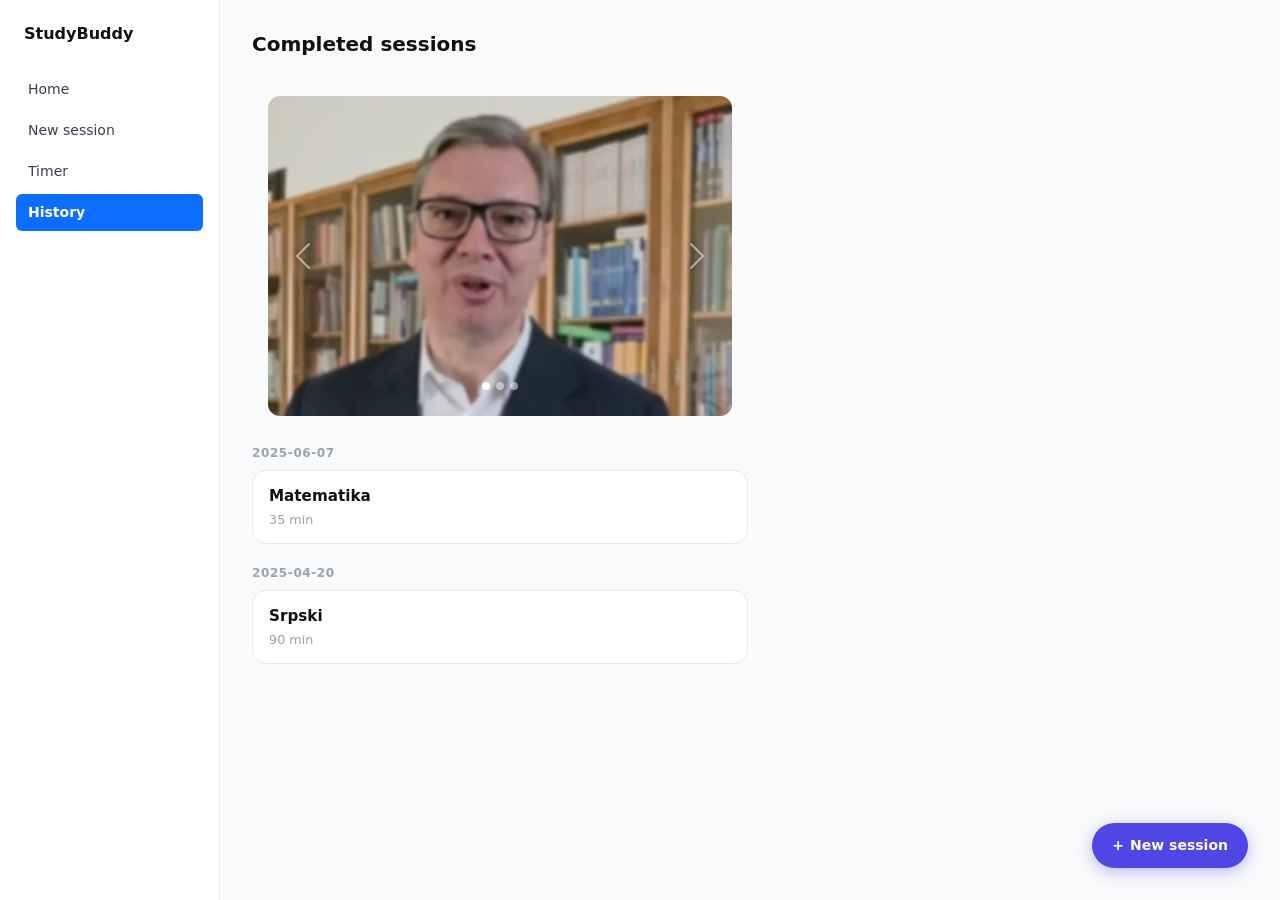
==== commit 3cc9373a: "Add history page layout with carousel and items Updated the index.html file to include a new history" ====
--- a/index.html
+++ b/index.html
@@ -3,658 +3,165 @@
 <head>
   <meta charset="UTF-8" />
   <meta name="viewport" content="width=device-width, initial-scale=1.0"/>
-  <title>StudyBuddy</title>
+  <title>StudyBuddy – History</title>
   <link href="https://cdn.jsdelivr.net/npm/bootstrap@5.3.2/dist/css/bootstrap.min.css" rel="stylesheet">
+  <link rel="stylesheet" href="style.css">
   <style>
-    :root {
-      --accent: #4f46e5;
-      --accent-light: #eef2ff;
-      --text-muted: #9ca3af;
-      --border: #e5e7eb;
-      --bg: #f9fafb;
-      --card-bg: #ffffff;
-      --sidebar-w: 220px;
+    /* ── Carousel wrapper ── */
+    .study-carousel-wrap {
+      padding: 1rem 1rem 0.5rem;
     }
 
-    * { box-sizing: border-box; }
-
-    body {
-      background: var(--bg);
-      font-family: 'Segoe UI', system-ui, sans-serif;
-      margin: 0;
+    /* Fiksna visina na svim uređajima – slike se crop-uju da popune prostor */
+    #studyCarousel .carousel-inner,
+    #studyCarousel .carousel-item {
+      height: 220px;          /* ← promeni visinu po ukusu */
     }
 
-    /* ── SIDEBAR ── */
-    aside {
-      width: var(--sidebar-w);
-      min-height: 100vh;
-      background: var(--card-bg);
-      border-right: 1px solid var(--border);
-      padding: 24px 16px;
-      position: sticky;
-      top: 0;
-    }
-    aside h5 {
-      font-weight: 700;
-      font-size: 1rem;
-      color: #111;
-      margin-bottom: 28px;
-      padding-left: 8px;
-    }
-    .nav-link {
-      color: #374151;
-      border-radius: 8px;
-      padding: 8px 12px;
-      font-size: 0.875rem;
-      transition: background 0.15s, color 0.15s;
-    }
-    .nav-link.active,
-    .nav-link:hover {
-      background: var(--accent-light);
-      color: var(--accent);
-      font-weight: 600;
+    @media (min-width: 768px) {
+      #studyCarousel .carousel-inner,
+      #studyCarousel .carousel-item {
+        height: 320px;        /* malo veće na desktopu */
+      }
     }
 
-    /* ── MAIN ── */
-    main { padding: 24px 20px 80px; max-width: 480px; }
-    @media (min-width: 768px) {
-      main { padding: 32px 32px 40px; max-width: 560px; }
+    #studyCarousel .carousel-item img {
+      width: 100%;
+      height: 100%;
+      object-fit: cover;      /* sve 3 slike iste veličine, bez deformacije */
+      border-radius: 12px;
     }
 
-    /* ── PAGE HEADER ── */
-    .page-header {
-      display: flex;
-      align-items: center;
-      justify-content: space-between;
-      margin-bottom: 24px;
-    }
-    .page-title { font-size: 1.25rem; font-weight: 700; color: #111; margin: 0; }
-    .avatar {
-      width: 36px; height: 36px;
-      background: var(--accent);
-      color: #fff;
-      border-radius: 50%;
-      display: flex; align-items: center; justify-content: center;
-      font-size: 0.8rem; font-weight: 700;
-      flex-shrink: 0;
+    /* Strelice – tamnije, vidljive i na svetlim slikama */
+    #studyCarousel .carousel-control-prev-icon,
+    #studyCarousel .carousel-control-next-icon {
+      filter: invert(0) drop-shadow(0 0 3px rgba(0,0,0,.6));
     }
 
-    /* ── QUICK START CARD ── */
-    .quick-start-card {
-      background: var(--card-bg);
-      border: 1px solid var(--border);
-      border-radius: 16px;
-      padding: 16px 20px;
-      display: flex;
-      align-items: center;
-      justify-content: space-between;
-      margin-bottom: 24px;
-    }
-    .quick-start-card .label {
-      font-size: 0.75rem;
-      color: var(--text-muted);
-      margin-bottom: 2px;
-    }
-    .quick-start-card .subject-name {
-      font-weight: 600;
-      font-size: 0.95rem;
-      color: #111;
-    }
-
-    /* ── SUBJECT CARDS ── */
-    .subject-card {
-      background: var(--card-bg);
-      border: 1px solid var(--border);
-      border-radius: 14px;
-      padding: 14px 16px;
-      display: flex;
-      align-items: center;
-      justify-content: space-between;
-      margin-bottom: 10px;
-      transition: box-shadow 0.15s;
-    }
-    .subject-card:hover { box-shadow: 0 2px 12px rgba(79,70,229,.08); }
-    .subject-card .subject-name { font-weight: 600; font-size: 0.95rem; color: #111; }
-    .subject-card .subject-meta { font-size: 0.75rem; color: var(--text-muted); margin-top: 2px; }
-
-    /* ── PLAY BUTTON ── */
-    .play-btn {
-      width: 44px; height: 44px;
+    /* Indikatori (tačkice) */
+    #studyCarousel .carousel-indicators [data-bs-target] {
       border-radius: 50%;
-      background: var(--accent);
-      border: none;
-      color: #fff;
-      display: flex; align-items: center; justify-content: center;
-      font-size: 1rem;
-      flex-shrink: 0;
-      cursor: pointer;
-      transition: background 0.15s, transform 0.1s;
-    }
-    .play-btn:hover { background: #4338ca; transform: scale(1.05); }
-    .play-btn svg { width: 16px; height: 16px; fill: #fff; margin-left: 2px; }
-
-    /* ── DESKTOP FAB ── */
-    .desktop-fab {
-      display: none;
-      position: fixed;
-      bottom: 32px; right: 32px;
-      background: var(--accent);
-      color: #fff;
-      border: none;
-      border-radius: 100px;
-      padding: 12px 20px;
-      font-size: 0.875rem;
-      font-weight: 600;
-      cursor: pointer;
-      box-shadow: 0 4px 16px rgba(79,70,229,.35);
-      transition: background 0.15s, transform 0.1s;
-      z-index: 100;
-    }
-    .desktop-fab:hover { background: #4338ca; transform: translateY(-1px); }
-    @media (min-width: 768px) { .desktop-fab { display: flex; align-items: center; gap: 6px; } }
-
-    /* ── NEW SESSION ── */
-    .back-btn {
-      background: none; border: none; cursor: pointer;
-      color: #374151; font-size: 1.2rem; padding: 0;
-      margin-right: 8px;
-    }
-    .subject-chips {
-      display: flex; gap: 8px; flex-wrap: wrap; margin-bottom: 20px;
-    }
-    .chip {
-      padding: 6px 14px; border-radius: 20px; font-size: 0.8rem; font-weight: 500;
-      cursor: pointer; border: 1.5px solid var(--border); background: var(--card-bg);
-      color: #374151; transition: all 0.15s;
-    }
-    .chip.active { background: var(--accent); color: #fff; border-color: var(--accent); }
-
-    .form-label-sm { font-size: 0.8rem; color: var(--text-muted); font-weight: 500; margin-bottom: 6px; display: block; }
-    .form-control-flat {
-      border: none; border-bottom: 2px solid var(--border); border-radius: 0;
-      padding: 6px 2px; font-size: 1rem; font-weight: 600; color: #111;
-      background: transparent; outline: none; width: 100%; margin-bottom: 20px;
-    }
-    .form-control-flat:focus { border-color: var(--accent); }
-
-    /* range slider */
-    input[type=range] {
-      -webkit-appearance: none; width: 100%; height: 4px;
-      background: linear-gradient(to right, var(--accent) var(--val, 50%), var(--border) var(--val, 50%));
-      border-radius: 4px; margin: 8px 0 4px;
-    }
-    input[type=range]::-webkit-slider-thumb {
-      -webkit-appearance: none; width: 22px; height: 22px;
-      border-radius: 50%; background: var(--accent);
-      box-shadow: 0 0 0 4px rgba(79,70,229,.15);
-      cursor: pointer; position: relative; top: 0;
-    }
-    .range-bubble {
-      display: inline-block; background: #111; color: #fff;
-      font-size: 0.75rem; font-weight: 700; padding: 3px 8px; border-radius: 6px;
-      margin-bottom: 12px;
-    }
-
-    /* ── TIMER ── */
-    .timer-wrap {
-      display: flex; flex-direction: column; align-items: center;
-      padding: 24px 0;
-    }
-    .timer-display {
-      font-size: 5rem; font-weight: 800; color: var(--accent);
-      letter-spacing: -2px; line-height: 1;
-      margin: 24px 0 16px;
-    }
-    .timer-wave {
-      width: 220px; height: 32px;
-      margin-bottom: 32px;
-    }
-    .timer-wave path {
-      stroke: var(--accent); fill: none; stroke-width: 2.5;
-      stroke-linecap: round;
-      animation: wave 2s ease-in-out infinite;
-    }
-    @keyframes wave {
-      0%, 100% { d: path("M0 16 Q27 4 55 16 Q82 28 110 16 Q137 4 165 16 Q192 28 220 16"); }
-      50%       { d: path("M0 16 Q27 28 55 16 Q82 4 110 16 Q137 28 165 16 Q192 4 220 16"); }
-    }
-    .timer-progress {
-      width: 100%; height: 4px; background: var(--border);
-      border-radius: 4px; overflow: hidden; margin-bottom: 32px;
-    }
-    .timer-progress-bar {
-      height: 100%; width: 40%; background: var(--accent); border-radius: 4px;
-      transition: width 1s linear;
-    }
-    .timer-controls { display: flex; gap: 12px; }
-    .btn-ctrl {
-      display: flex; align-items: center; gap: 6px;
-      padding: 10px 20px; border-radius: 100px; font-size: 0.85rem; font-weight: 600;
-      border: 1.5px solid var(--border); background: var(--card-bg); cursor: pointer;
-      transition: all 0.15s; color: #374151;
-    }
-    .btn-ctrl:hover { border-color: #9ca3af; }
-    .btn-ctrl-primary {
-      border-color: var(--accent); background: var(--accent); color: #fff;
-    }
-    .btn-ctrl-primary:hover { background: #4338ca; border-color: #4338ca; }
-
-    /* ── FINISH MODAL ── */
-    .finish-card {
-      background: var(--card-bg); border-radius: 20px;
-      border: 1px solid var(--border); padding: 28px 24px;
-    }
-    .finish-card h4 { font-weight: 700; margin-bottom: 4px; }
-    .finish-card .subtitle { font-size: 0.8rem; color: var(--text-muted); margin-bottom: 20px; }
-    .note-area {
-      width: 100%; min-height: 120px; border-radius: 12px;
-      border: 1.5px solid var(--border); padding: 12px 14px;
-      font-size: 0.9rem; color: #374151; resize: vertical;
-      outline: none; font-family: inherit;
-    }
-    .note-area:focus { border-color: var(--accent); }
-    .note-placeholder { color: var(--text-muted); }
-    .finish-actions { display: flex; gap: 10px; margin-top: 16px; }
-    .btn-save {
-      display: flex; align-items: center; gap: 6px;
-      background: var(--accent); color: #fff; border: none;
-      border-radius: 100px; padding: 10px 24px; font-size: 0.875rem; font-weight: 600;
-      cursor: pointer;
-    }
-    .btn-skip {
-      background: none; border: none; color: var(--text-muted);
-      font-size: 0.875rem; cursor: pointer; padding: 10px 8px;
-    }
-
-    /* ── HISTORY ── */
-    .history-date {
-      font-size: 0.75rem; font-weight: 600; color: var(--text-muted);
-      letter-spacing: .05em; margin: 20px 0 8px;
-    }
-    .history-card {
-      background: var(--card-bg); border: 1px solid var(--border);
-      border-radius: 14px; padding: 14px 16px; margin-bottom: 8px;
-    }
-    .history-card .h-name { font-weight: 600; font-size: 0.95rem; color: #111; }
-    .history-card .h-dur { font-size: 0.8rem; color: var(--text-muted); margin-top: 2px; }
-
-    /* ── MOBILE NAV ── */
-    .mobile-nav {
-      position: fixed; bottom: 0; left: 0; right: 0;
-      background: var(--card-bg); border-top: 1px solid var(--border);
-      display: flex; justify-content: space-around; padding: 10px 0 14px;
-      z-index: 200;
-    }
-    .mobile-nav a {
-      text-decoration: none; color: var(--text-muted);
-      display: flex; flex-direction: column; align-items: center; gap: 2px;
-      font-size: 0.7rem; font-weight: 500; padding: 0 16px;
-      transition: color 0.15s;
-    }
-    .mobile-nav a.active { color: var(--accent); }
-    .mobile-nav .nav-icon { font-size: 1.1rem; }
-
-    /* ── BEGIN SESSION BTN ── */
-    .btn-begin {
-      width: 100%; padding: 14px; border-radius: 14px;
-      background: var(--accent); color: #fff; border: none;
-      font-size: 0.95rem; font-weight: 700; cursor: pointer;
-      display: flex; align-items: center; justify-content: center; gap: 8px;
-      margin-top: 24px; transition: background 0.15s;
-    }
-    .btn-begin:hover { background: #4338ca; }
-
-    .section-label {
-      font-size: 0.75rem; font-weight: 600; color: var(--text-muted);
-      text-transform: uppercase; letter-spacing: .07em;
-      margin-bottom: 10px; margin-top: 4px;
+      width: 8px;
+      height: 8px;
     }
   </style>
 </head>
-
 <body>
-
 <div class="d-flex">
-
-  <!-- SIDEBAR (DESKTOP) -->
   <aside class="d-none d-md-block">
     <h5>StudyBuddy</h5>
     <nav class="nav nav-pills flex-column gap-1">
-      <a href="#home"        data-page="home"        class="nav-link active">Home</a>
-      <a href="#new-session" data-page="new-session"  class="nav-link">New session</a>
-      <a href="#timer"       data-page="timer"        class="nav-link">Timer</a>
-      <a href="#history"     data-page="history"      class="nav-link">History</a>
+      <a href="index.html"       class="nav-link">Home</a>
+      <a href="new-session.html" class="nav-link">New session</a>
+      <a href="timer.html"       class="nav-link">Timer</a>
+      <a href="history.html"     class="nav-link active">History</a>
     </nav>
   </aside>
 
-  <!-- MAIN -->
   <main class="flex-grow-1">
+    <div class="page-header">
+      <div class="d-flex align-items-center gap-2">
+        <a href="index.html" class="back-btn d-md-none">←</a>
+        <h4 class="page-title">Completed sessions</h4>
+      </div>
+    </div>
 
-    <!-- HOME -->
-    <section id="home" class="page">
-      <div class="page-header">
-        <h4 class="page-title">Welcome back!</h4>
-        <div class="avatar">A</div>
-      </div>
+    <!-- ════════════════════════════════════════
+         CAROUSEL  –  zameni src="slika1.jpg" itd.
+         sopstvenim putanjama ili URL-ovima slika
+         ════════════════════════════════════════ -->
+    <div class="study-carousel-wrap">
+      <div id="studyCarousel" class="carousel slide" data-bs-ride="carousel">
 
-      <!-- Quick start -->
-      <div class="quick-start-card">
-        <div>
-          <div class="label">Quick start:</div>
-          <div class="subject-name">Last session: Matematika</div>
-        </div>
-        <button class="play-btn js-session-start" data-subject="Matematika" data-duration="55" data-repeats="4">
-          <svg viewBox="0 0 24 24"><path d="M8 5v14l11-7z"/></svg>
-        </button>
-      </div>
-
-      <!-- Subject list -->
-      <div class="section-label">Subjects</div>
-
-      <div class="subject-card">
-        <div>
-          <div class="subject-name">Matematika</div>
-          <div class="subject-meta">55 min · 1/4</div>
-        </div>
-        <button class="play-btn js-session-start" data-subject="Matematika" data-duration="55" data-repeats="4">
-          <svg viewBox="0 0 24 24"><path d="M8 5v14l11-7z"/></svg>
-        </button>
-      </div>
-
-      <div class="subject-card">
-        <div>
-          <div class="subject-name">Fizika</div>
-          <div class="subject-meta">40 min · 3/4</div>
-        </div>
-        <button class="play-btn js-session-start" data-subject="Fizika" data-duration="40" data-repeats="4">
-          <svg viewBox="0 0 24 24"><path d="M8 5v14l11-7z"/></svg>
-        </button>
-      </div>
-
-      <div class="subject-card">
-        <div>
-          <div class="subject-name">Srpski</div>
-          <div class="subject-meta">25 min · 0/4</div>
-        </div>
-        <button class="play-btn js-session-start" data-subject="Srpski" data-duration="25" data-repeats="4">
-          <svg viewBox="0 0 24 24"><path d="M8 5v14l11-7z"/></svg>
-        </button>
-      </div>
-    </section>
-
-    <!-- NEW SESSION -->
-    <section id="new-session" class="page d-none">
-      <div class="page-header">
-        <div class="d-flex align-items-center gap-2">
-          <button class="back-btn" onclick="showPage('home')">←</button>
-          <h4 class="page-title">New session</h4>
-        </div>
-      </div>
-
-      <div class="form-label-sm">Subject</div>
-      <div class="subject-chips" id="subjectChips">
-        <div class="chip" data-subject="Matematika">Matematika</div>
-        <div class="chip" data-subject="Fizika">Fizika</div>
-        <div class="chip active" data-subject="Srpski">Srpski</div>
-      </div>
-
-      <div class="form-label-sm">Subject</div>
-      <input id="subjectInput" class="form-control-flat" value="Srpski">
-
-      <div class="form-label-sm">Duration</div>
-      <div class="range-bubble" id="durationBubble">50 min</div>
-      <input type="range" id="duration" min="10" max="120" value="50">
-
-      <div class="form-label-sm" style="margin-top:16px;">Repeats</div>
-      <div class="range-bubble" id="repeatsBubble">1</div>
-      <input type="range" id="repeats" min="1" max="5" value="1">
-
-      <button class="btn-begin js-begin-session">
-        ▶ Begin session
-      </button>
-    </section>
-
-    <!-- TIMER -->
-    <section id="timer" class="page d-none">
-      <div class="page-header">
-        <h4 class="page-title">Ongoing session</h4>
-      </div>
-      <div class="timer-wrap">
-        <div id="timerMeta" style="font-size:.8rem;color:var(--text-muted);">Srpski · 1 of 1</div>
-        <div id="timerDisplay" class="timer-display">25:00</div>
-
-        <svg class="timer-wave" viewBox="0 0 220 32" xmlns="http://www.w3.org/2000/svg">
-          <path d="M0 16 Q27 4 55 16 Q82 28 110 16 Q137 4 165 16 Q192 28 220 16"/>
-        </svg>
-
-        <div class="timer-progress">
-          <div class="timer-progress-bar" id="timerProgressBar"></div>
+        <!-- Indikatori (tačkice ispod) -->
+        <div class="carousel-indicators">
+          <button type="button" data-bs-target="#studyCarousel" data-bs-slide-to="0"
+                  class="active" aria-current="true" aria-label="Slika 1"></button>
+          <button type="button" data-bs-target="#studyCarousel" data-bs-slide-to="1"
+                  aria-label="Slika 2"></button>
+          <button type="button" data-bs-target="#studyCarousel" data-bs-slide-to="2"
+                  aria-label="Slika 3"></button>
         </div>
 
-        <div class="timer-controls">
-          <button class="btn-ctrl" id="stopBtn">✕ Stop</button>
-          <button class="btn-ctrl" id="pauseBtn">⏸ Pause</button>
-        </div>
-      </div>
-    </section>
+        <!-- Slike -->
+        <div class="carousel-inner">
 
-    <!-- FINISH / NOTE -->
-    <section id="complete" class="page d-none">
-      <div class="page-header">
-        <h4 class="page-title">Session complete!</h4>
-      </div>
-      <div class="finish-card">
-        <h4>Add a quick note...</h4>
-        <div class="subtitle">Today I learned...</div>
-        <textarea id="quickNote" class="note-area" placeholder="Today I learned..."></textarea>
-        <div class="finish-actions">
-          <button id="saveNoteBtn" class="btn-save">⬆ Save</button>
-          <button id="skipNoteBtn" class="btn-skip">Skip note</button>
-        </div>
-      </div>
-    </section>
+          <!-- ► SLIKA 1 (desktop) / SLIKA 4 (mobitel) -->
+          <div class="carousel-item active">
+            <picture>
+              <source media="(max-width: 767px)" srcset="slika4.jpg">
+              <img src="slika1.jpg" alt="Slika 1">
+            </picture>
+          </div>
 
-    <!-- HISTORY -->
-    <section id="history" class="page d-none">
-      <div class="page-header">
-        <div class="d-flex align-items-center gap-2">
-          <button class="back-btn d-md-none" onclick="showPage('home')">←</button>
-          <h4 class="page-title">Completed sessions</h4>
-        </div>
-      </div>
+          <!-- ► SLIKA 2 (desktop) / SLIKA 5 (mobitel) -->
+          <div class="carousel-item">
+            <picture>
+              <source media="(max-width: 767px)" srcset="slika5.jpg">
+              <img src="slika2.jpg" alt="Slika 2">
+            </picture>
+          </div>
 
-      <div class="history-date">2025-06-07</div>
-      <div class="history-card">
-        <div class="h-name">Matematika</div>
-        <div class="h-dur">35 min</div>
-      </div>
+          <!-- ► SLIKA 3 (desktop) / SLIKA 6 (mobitel) -->
+          <div class="carousel-item">
+            <picture>
+              <source media="(max-width: 767px)" srcset="slika6.jpg">
+              <img src="slika3.jpg" alt="Slika 3">
+            </picture>
+          </div>
 
-      <div class="history-date">2025-04-20</div>
-      <div class="history-card">
-        <div class="h-name">Srpski</div>
-        <div class="h-dur">90 min</div>
-      </div>
-    </section>
+        </div><!-- /carousel-inner -->
 
+        <!-- Strelica levo -->
+        <button class="carousel-control-prev" type="button"
+                data-bs-target="#studyCarousel" data-bs-slide="prev">
+          <span class="carousel-control-prev-icon" aria-hidden="true"></span>
+          <span class="visually-hidden">Prethodna</span>
+        </button>
+
+        <!-- Strelica desno -->
+        <button class="carousel-control-next" type="button"
+                data-bs-target="#studyCarousel" data-bs-slide="next">
+          <span class="carousel-control-next-icon" aria-hidden="true"></span>
+          <span class="visually-hidden">Sledeća</span>
+        </button>
+
+      </div><!-- /carousel -->
+    </div><!-- /carousel-wrap -->
+    <!-- ════════════════════════════════════════ -->
+
+    <!-- History items -->
+    <div class="history-date">2025-06-07</div>
+    <div class="history-card">
+      <div class="h-name">Matematika</div>
+      <div class="h-dur">35 min</div>
+    </div>
+    <div class="history-date">2025-04-20</div>
+    <div class="history-card">
+      <div class="h-name">Srpski</div>
+      <div class="h-dur">90 min</div>
+    </div>
   </main>
 </div>
 
-<!-- DESKTOP FAB -->
-<button class="desktop-fab js-go-new">
+<a href="new-session.html" class="desktop-fab">
   <span>+</span> New session
-</button>
-
-<!-- MOBILE NAV -->
+</a>
 <nav class="mobile-nav d-md-none">
-  <a href="#home" data-page="home" class="active">
+  <a href="index.html">
     <span class="nav-icon">★</span>
     <span>Home</span>
   </a>
-  <a href="#new-session" data-page="new-session">
+  <a href="new-session.html">
     <span class="nav-icon">+</span>
     <span>New session</span>
   </a>
-  <a href="#history" data-page="history">
+  <a href="history.html" class="active">
     <span class="nav-icon">◷</span>
     <span>History</span>
   </a>
 </nav>
 
-<script>
-// ── Page routing ──
-let currentPage = 'home';
-let activeSession = {};
-let timerInterval = null;
-let timeLeft = 0;
-let isPaused = false;
-
-function showPage(id) {
-  document.querySelectorAll('.page').forEach(p => p.classList.add('d-none'));
-  const el = document.getElementById(id);
-  if (el) el.classList.remove('d-none');
-  currentPage = id;
-
-  // Sync sidebar
-  document.querySelectorAll('[data-page]').forEach(a => {
-    a.classList.toggle('active', a.dataset.page === id);
-  });
-
-  // Sync mobile nav
-  document.querySelectorAll('.mobile-nav [data-page]').forEach(a => {
-    a.classList.toggle('active', a.dataset.page === id);
-  });
-
-  // Update URL hash silently
-  history.replaceState(null, '', '#' + id);
-}
-
-window.addEventListener('hashchange', () => {
-  const id = location.hash.replace('#', '') || 'home';
-  if (id !== currentPage) showPage(id);
-});
-
-// ── Start session ──
-function startSession(subject, duration, repeats) {
-  activeSession = { subject, duration: parseInt(duration), repeats: parseInt(repeats) };
-  timeLeft = activeSession.duration * 60;
-  isPaused = false;
-
-  document.getElementById('timerMeta').textContent =
-    `${subject} · 1 of ${repeats}`;
-  updateTimerDisplay();
-  updateProgressBar(1, timeLeft, activeSession.duration * 60);
-  showPage('timer');
-  startCountdown();
-}
-
-function updateTimerDisplay() {
-  const m = Math.floor(timeLeft / 60).toString().padStart(2, '0');
-  const s = (timeLeft % 60).toString().padStart(2, '0');
-  document.getElementById('timerDisplay').textContent = `${m}:${s}`;
-}
-
-function updateProgressBar(current, remaining, total) {
-  const pct = ((total - remaining) / total * 100).toFixed(1);
-  document.getElementById('timerProgressBar').style.width = pct + '%';
-}
-
-function startCountdown() {
-  clearInterval(timerInterval);
-  timerInterval = setInterval(() => {
-    if (isPaused) return;
-    if (timeLeft <= 0) {
-      clearInterval(timerInterval);
-      showPage('complete');
-      return;
-    }
-    timeLeft--;
-    updateTimerDisplay();
-    updateProgressBar(1, timeLeft, activeSession.duration * 60);
-  }, 1000);
-}
-
-// ── Event delegation for session start ──
-document.addEventListener('click', e => {
-  const btn = e.target.closest('.js-session-start');
-  if (btn) {
-    const { subject, duration, repeats } = btn.dataset;
-    startSession(subject, duration, repeats);
-  }
-});
-
-document.querySelector('.js-begin-session').addEventListener('click', () => {
-  const subject = document.getElementById('subjectInput').value || 'Session';
-  const duration = document.getElementById('duration').value;
-  const repeats  = document.getElementById('repeats').value;
-  startSession(subject, duration, repeats);
-});
-
-// ── Timer controls ──
-document.getElementById('pauseBtn').addEventListener('click', () => {
-  isPaused = !isPaused;
-  document.getElementById('pauseBtn').textContent = isPaused ? '▶ Resume' : '⏸ Pause';
-});
-
-document.getElementById('stopBtn').addEventListener('click', () => {
-  clearInterval(timerInterval);
-  showPage('home');
-});
-
-// ── Finish / save note ──
-document.getElementById('saveNoteBtn').addEventListener('click', () => showPage('history'));
-document.getElementById('skipNoteBtn').addEventListener('click', () => showPage('history'));
-
-// ── Desktop FAB ──
-document.querySelector('.js-go-new').addEventListener('click', () => showPage('new-session'));
-
-// ── Range sliders ──
-function syncRange(inputId, bubbleId, suffix) {
-  const input = document.getElementById(inputId);
-  const bubble = document.getElementById(bubbleId);
-  function update() {
-    const min = +input.min, max = +input.max, val = +input.value;
-    const pct = ((val - min) / (max - min) * 100).toFixed(1);
-    input.style.setProperty('--val', pct + '%');
-    bubble.textContent = val + suffix;
-  }
-  input.addEventListener('input', update);
-  update();
-}
-syncRange('duration', 'durationBubble', ' min');
-syncRange('repeats',  'repeatsBubble',  '');
-
-// ── Subject chips ──
-document.getElementById('subjectChips').addEventListener('click', e => {
-  const chip = e.target.closest('.chip');
-  if (!chip) return;
-  document.querySelectorAll('#subjectChips .chip').forEach(c => c.classList.remove('active'));
-  chip.classList.add('active');
-  document.getElementById('subjectInput').value = chip.dataset.subject;
-});
-
-// Subject input syncs back to chips
-document.getElementById('subjectInput').addEventListener('input', e => {
-  const val = e.target.value;
-  document.querySelectorAll('#subjectChips .chip').forEach(c => {
-    c.classList.toggle('active', c.dataset.subject === val);
-  });
-});
-
-// ── New-session button data sync ──
-const durationInput = document.getElementById('duration');
-const repeatsInput  = document.getElementById('repeats');
-function syncBeginBtn() {
-  const btn = document.querySelector('.js-begin-session');
-  btn.dataset.subject  = document.getElementById('subjectInput').value;
-  btn.dataset.duration = durationInput.value;
-  btn.dataset.repeats  = repeatsInput.value;
-}
-durationInput.addEventListener('input', syncBeginBtn);
-repeatsInput.addEventListener('input',  syncBeginBtn);
-document.getElementById('subjectInput').addEventListener('input', syncBeginBtn);
-
-// ── Init ──
-showPage('home');
-</script>
+<script src="https://cdn.jsdelivr.net/npm/bootstrap@5.3.2/dist/js/bootstrap.bundle.min.js"></script>
 </body>
 </html>
--- a/style.css
+++ b/style.css
@@ -0,0 +1,299 @@
+:root {
+  --accent: #4f46e5;
+  --accent-light: #eef2ff;
+  --text-muted: #9ca3af;
+  --border: #e5e7eb;
+  --bg: #f9fafb;
+  --card-bg: #ffffff;
+  --sidebar-w: 220px;
+}
+
+* { box-sizing: border-box; }
+
+body {
+  background: var(--bg);
+  font-family: 'Segoe UI', system-ui, sans-serif;
+  margin: 0;
+}
+
+/* ── SIDEBAR ── */
+aside {
+  width: var(--sidebar-w);
+  min-height: 100vh;
+  background: var(--card-bg);
+  border-right: 1px solid var(--border);
+  padding: 24px 16px;
+  position: sticky;
+  top: 0;
+}
+aside h5 {
+  font-weight: 700;
+  font-size: 1rem;
+  color: #111;
+  margin-bottom: 28px;
+  padding-left: 8px;
+}
+.nav-link {
+  color: #374151;
+  border-radius: 8px;
+  padding: 8px 12px;
+  font-size: 0.875rem;
+  transition: background 0.15s, color 0.15s;
+  text-decoration: none;
+  display: block;
+}
+.nav-link.active,
+.nav-link:hover {
+  background: var(--accent-light);
+  color: var(--accent);
+  font-weight: 600;
+}
+
+/* ── MAIN ── */
+main { padding: 24px 20px 80px; max-width: 480px; }
+@media (min-width: 768px) {
+  main { padding: 32px 32px 40px; max-width: 560px; }
+}
+
+/* ── PAGE HEADER ── */
+.page-header {
+  display: flex;
+  align-items: center;
+  justify-content: space-between;
+  margin-bottom: 24px;
+}
+.page-title { font-size: 1.25rem; font-weight: 700; color: #111; margin: 0; }
+.avatar {
+  width: 36px; height: 36px;
+  background: var(--accent);
+  color: #fff;
+  border-radius: 50%;
+  display: flex; align-items: center; justify-content: center;
+  font-size: 0.8rem; font-weight: 700;
+  flex-shrink: 0;
+}
+
+/* ── QUICK START CARD ── */
+.quick-start-card {
+  background: var(--card-bg);
+  border: 1px solid var(--border);
+  border-radius: 16px;
+  padding: 16px 20px;
+  display: flex;
+  align-items: center;
+  justify-content: space-between;
+  margin-bottom: 24px;
+}
+.quick-start-card .label {
+  font-size: 0.75rem;
+  color: var(--text-muted);
+  margin-bottom: 2px;
+}
+.quick-start-card .subject-name {
+  font-weight: 600;
+  font-size: 0.95rem;
+  color: #111;
+}
+
+/* ── SUBJECT CARDS ── */
+.subject-card {
+  background: var(--card-bg);
+  border: 1px solid var(--border);
+  border-radius: 14px;
+  padding: 14px 16px;
+  display: flex;
+  align-items: center;
+  justify-content: space-between;
+  margin-bottom: 10px;
+  transition: box-shadow 0.15s;
+}
+.subject-card:hover { box-shadow: 0 2px 12px rgba(79,70,229,.08); }
+.subject-card .subject-name { font-weight: 600; font-size: 0.95rem; color: #111; }
+.subject-card .subject-meta { font-size: 0.75rem; color: var(--text-muted); margin-top: 2px; }
+
+/* ── PLAY BUTTON ── */
+.play-btn {
+  width: 44px; height: 44px;
+  border-radius: 50%;
+  background: var(--accent);
+  border: none;
+  color: #fff;
+  display: flex; align-items: center; justify-content: center;
+  font-size: 1rem;
+  flex-shrink: 0;
+  cursor: pointer;
+  transition: background 0.15s, transform 0.1s;
+}
+.play-btn:hover { background: #4338ca; transform: scale(1.05); }
+.play-btn svg { width: 16px; height: 16px; fill: #fff; margin-left: 2px; }
+
+/* ── DESKTOP FAB ── */
+.desktop-fab {
+  display: none;
+  position: fixed;
+  bottom: 32px; right: 32px;
+  background: var(--accent);
+  color: #fff;
+  border: none;
+  border-radius: 100px;
+  padding: 12px 20px;
+  font-size: 0.875rem;
+  font-weight: 600;
+  cursor: pointer;
+  box-shadow: 0 4px 16px rgba(79,70,229,.35);
+  transition: background 0.15s, transform 0.1s;
+  z-index: 100;
+  text-decoration: none;
+  align-items: center;
+  gap: 6px;
+}
+.desktop-fab:hover { background: #4338ca; transform: translateY(-1px); }
+@media (min-width: 768px) { .desktop-fab { display: flex; } }
+
+/* ── NEW SESSION ── */
+.back-btn {
+  background: none; border: none; cursor: pointer;
+  color: #374151; font-size: 1.2rem; padding: 0;
+  margin-right: 8px;
+  text-decoration: none;
+}
+.subject-chips {
+  display: flex; gap: 8px; flex-wrap: wrap; margin-bottom: 20px;
+}
+.chip {
+  padding: 6px 14px; border-radius: 20px; font-size: 0.8rem; font-weight: 500;
+  cursor: pointer; border: 1.5px solid var(--border); background: var(--card-bg);
+  color: #374151; transition: all 0.15s;
+}
+.chip.active { background: var(--accent); color: #fff; border-color: var(--accent); }
+
+.form-label-sm { font-size: 0.8rem; color: var(--text-muted); font-weight: 500; margin-bottom: 6px; display: block; }
+.form-control-flat {
+  border: none; border-bottom: 2px solid var(--border); border-radius: 0;
+  padding: 6px 2px; font-size: 1rem; font-weight: 600; color: #111;
+  background: transparent; outline: none; width: 100%; margin-bottom: 20px;
+}
+.form-control-flat:focus { border-color: var(--accent); }
+
+input[type=range] {
+  -webkit-appearance: none; width: 100%; height: 4px;
+  background: linear-gradient(to right, var(--accent) var(--val, 50%), var(--border) var(--val, 50%));
+  border-radius: 4px; margin: 8px 0 4px;
+}
+input[type=range]::-webkit-slider-thumb {
+  -webkit-appearance: none; width: 22px; height: 22px;
+  border-radius: 50%; background: var(--accent);
+  box-shadow: 0 0 0 4px rgba(79,70,229,.15);
+  cursor: pointer;
+}
+.range-bubble {
+  display: inline-block; background: #111; color: #fff;
+  font-size: 0.75rem; font-weight: 700; padding: 3px 8px; border-radius: 6px;
+  margin-bottom: 12px;
+}
+.btn-begin {
+  width: 100%; padding: 14px; border-radius: 14px;
+  background: var(--accent); color: #fff; border: none;
+  font-size: 0.95rem; font-weight: 700; cursor: pointer;
+  display: flex; align-items: center; justify-content: center; gap: 8px;
+  margin-top: 24px; transition: background 0.15s;
+}
+.btn-begin:hover { background: #4338ca; }
+
+/* ── TIMER ── */
+.timer-wrap {
+  display: flex; flex-direction: column; align-items: center;
+  padding: 24px 0;
+}
+.timer-display {
+  font-size: 5rem; font-weight: 800; color: var(--accent);
+  letter-spacing: -2px; line-height: 1;
+  margin: 24px 0 16px;
+}
+.timer-wave { width: 220px; height: 32px; margin-bottom: 32px; }
+.timer-wave path {
+  stroke: var(--accent); fill: none; stroke-width: 2.5;
+  stroke-linecap: round;
+  animation: wave 2s ease-in-out infinite;
+}
+@keyframes wave {
+  0%, 100% { d: path("M0 16 Q27 4 55 16 Q82 28 110 16 Q137 4 165 16 Q192 28 220 16"); }
+  50%       { d: path("M0 16 Q27 28 55 16 Q82 4 110 16 Q137 28 165 16 Q192 4 220 16"); }
+}
+.timer-progress {
+  width: 100%; height: 4px; background: var(--border);
+  border-radius: 4px; overflow: hidden; margin-bottom: 32px;
+}
+.timer-progress-bar {
+  height: 100%; width: 0%; background: var(--accent); border-radius: 4px;
+  transition: width 1s linear;
+}
+.timer-controls { display: flex; gap: 12px; }
+.btn-ctrl {
+  display: flex; align-items: center; gap: 6px;
+  padding: 10px 20px; border-radius: 100px; font-size: 0.85rem; font-weight: 600;
+  border: 1.5px solid var(--border); background: var(--card-bg); cursor: pointer;
+  transition: all 0.15s; color: #374151;
+}
+.btn-ctrl:hover { border-color: #9ca3af; }
+
+/* ── FINISH MODAL ── */
+.finish-card {
+  background: var(--card-bg); border-radius: 20px;
+  border: 1px solid var(--border); padding: 28px 24px;
+}
+.finish-card h4 { font-weight: 700; margin-bottom: 4px; }
+.finish-card .subtitle { font-size: 0.8rem; color: var(--text-muted); margin-bottom: 20px; }
+.note-area {
+  width: 100%; min-height: 120px; border-radius: 12px;
+  border: 1.5px solid var(--border); padding: 12px 14px;
+  font-size: 0.9rem; color: #374151; resize: vertical;
+  outline: none; font-family: inherit;
+}
+.note-area:focus { border-color: var(--accent); }
+.finish-actions { display: flex; gap: 10px; margin-top: 16px; }
+.btn-save {
+  display: flex; align-items: center; gap: 6px;
+  background: var(--accent); color: #fff; border: none;
+  border-radius: 100px; padding: 10px 24px; font-size: 0.875rem; font-weight: 600;
+  cursor: pointer;
+}
+.btn-skip {
+  background: none; border: none; color: var(--text-muted);
+  font-size: 0.875rem; cursor: pointer; padding: 10px 8px;
+}
+
+/* ── HISTORY ── */
+.history-date {
+  font-size: 0.75rem; font-weight: 600; color: var(--text-muted);
+  letter-spacing: .05em; margin: 20px 0 8px;
+}
+.history-card {
+  background: var(--card-bg); border: 1px solid var(--border);
+  border-radius: 14px; padding: 14px 16px; margin-bottom: 8px;
+}
+.history-card .h-name { font-weight: 600; font-size: 0.95rem; color: #111; }
+.history-card .h-dur  { font-size: 0.8rem; color: var(--text-muted); margin-top: 2px; }
+
+/* ── MOBILE NAV ── */
+.mobile-nav {
+  position: fixed; bottom: 0; left: 0; right: 0;
+  background: var(--card-bg); border-top: 1px solid var(--border);
+  display: flex; justify-content: space-around; padding: 10px 0 14px;
+  z-index: 200;
+}
+.mobile-nav a {
+  text-decoration: none; color: var(--text-muted);
+  display: flex; flex-direction: column; align-items: center; gap: 2px;
+  font-size: 0.7rem; font-weight: 500; padding: 0 16px;
+  transition: color 0.15s;
+}
+.mobile-nav a.active { color: var(--accent); }
+.mobile-nav .nav-icon { font-size: 1.1rem; }
+
+/* ── MISC ── */
+.section-label {
+  font-size: 0.75rem; font-weight: 600; color: var(--text-muted);
+  text-transform: uppercase; letter-spacing: .07em;
+  margin-bottom: 10px; margin-top: 4px;
+}
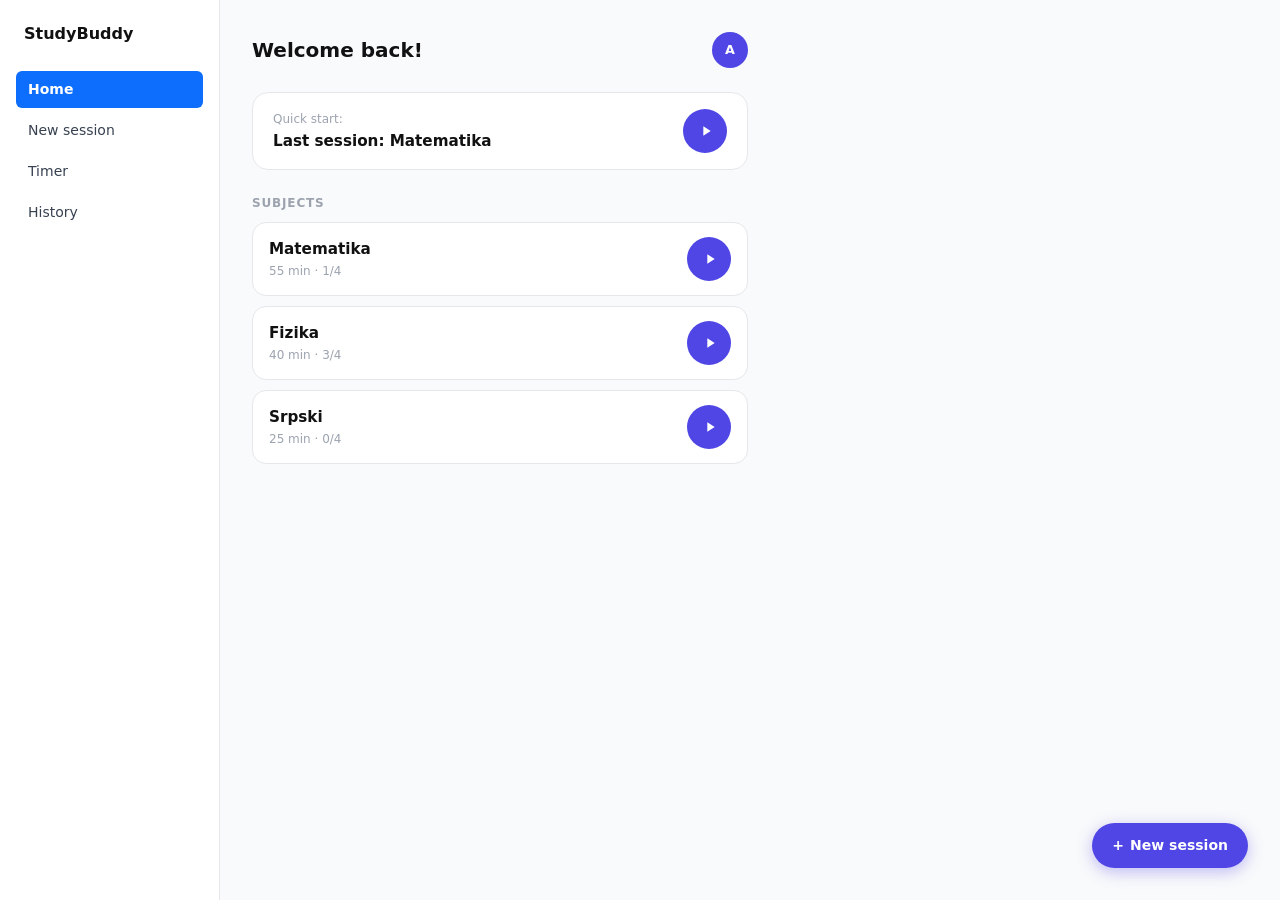
==== commit 54b60cb4: "revert zajebanja Updated the layout and content of the StudyBuddy homepage, including navigation and" ====
--- a/index.html
+++ b/index.html
@@ -3,152 +3,81 @@
 <head>
   <meta charset="UTF-8" />
   <meta name="viewport" content="width=device-width, initial-scale=1.0"/>
-  <title>StudyBuddy – History</title>
+  <title>StudyBuddy</title>
   <link href="https://cdn.jsdelivr.net/npm/bootstrap@5.3.2/dist/css/bootstrap.min.css" rel="stylesheet">
   <link rel="stylesheet" href="style.css">
-  <style>
-    /* ── Carousel wrapper ── */
-    .study-carousel-wrap {
-      padding: 1rem 1rem 0.5rem;
-    }
-
-    /* Fiksna visina na svim uređajima – slike se crop-uju da popune prostor */
-    #studyCarousel .carousel-inner,
-    #studyCarousel .carousel-item {
-      height: 220px;          /* ← promeni visinu po ukusu */
-    }
-
-    @media (min-width: 768px) {
-      #studyCarousel .carousel-inner,
-      #studyCarousel .carousel-item {
-        height: 320px;        /* malo veće na desktopu */
-      }
-    }
-
-    #studyCarousel .carousel-item img {
-      width: 100%;
-      height: 100%;
-      object-fit: cover;      /* sve 3 slike iste veličine, bez deformacije */
-      border-radius: 12px;
-    }
-
-    /* Strelice – tamnije, vidljive i na svetlim slikama */
-    #studyCarousel .carousel-control-prev-icon,
-    #studyCarousel .carousel-control-next-icon {
-      filter: invert(0) drop-shadow(0 0 3px rgba(0,0,0,.6));
-    }
-
-    /* Indikatori (tačkice) */
-    #studyCarousel .carousel-indicators [data-bs-target] {
-      border-radius: 50%;
-      width: 8px;
-      height: 8px;
-    }
-  </style>
 </head>
 <body>
+
 <div class="d-flex">
+
   <aside class="d-none d-md-block">
     <h5>StudyBuddy</h5>
     <nav class="nav nav-pills flex-column gap-1">
-      <a href="index.html"       class="nav-link">Home</a>
+      <a href="index.html"       class="nav-link active">Home</a>
       <a href="new-session.html" class="nav-link">New session</a>
       <a href="timer.html"       class="nav-link">Timer</a>
-      <a href="history.html"     class="nav-link active">History</a>
+      <a href="history.html"     class="nav-link">History</a>
     </nav>
   </aside>
 
   <main class="flex-grow-1">
     <div class="page-header">
-      <div class="d-flex align-items-center gap-2">
-        <a href="index.html" class="back-btn d-md-none">←</a>
-        <h4 class="page-title">Completed sessions</h4>
-      </div>
+      <h4 class="page-title">Welcome back!</h4>
+      <div class="avatar">A</div>
     </div>
 
-    <!-- ════════════════════════════════════════
-         CAROUSEL  –  zameni src="slika1.jpg" itd.
-         sopstvenim putanjama ili URL-ovima slika
-         ════════════════════════════════════════ -->
-    <div class="study-carousel-wrap">
-      <div id="studyCarousel" class="carousel slide" data-bs-ride="carousel">
+    <div class="quick-start-card">
+      <div>
+        <div class="label">Quick start:</div>
+        <div class="subject-name">Last session: Matematika</div>
+      </div>
+      <button class="play-btn" onclick="go('Matematika', 55, 4)">
+        <svg viewBox="0 0 24 24"><path d="M8 5v14l11-7z"/></svg>
+      </button>
+    </div>
 
-        <!-- Indikatori (tačkice ispod) -->
-        <div class="carousel-indicators">
-          <button type="button" data-bs-target="#studyCarousel" data-bs-slide-to="0"
-                  class="active" aria-current="true" aria-label="Slika 1"></button>
-          <button type="button" data-bs-target="#studyCarousel" data-bs-slide-to="1"
-                  aria-label="Slika 2"></button>
-          <button type="button" data-bs-target="#studyCarousel" data-bs-slide-to="2"
-                  aria-label="Slika 3"></button>
-        </div>
+    <div class="section-label">Subjects</div>
 
-        <!-- Slike -->
-        <div class="carousel-inner">
+    <div class="subject-card">
+      <div>
+        <div class="subject-name">Matematika</div>
+        <div class="subject-meta">55 min · 1/4</div>
+      </div>
+      <button class="play-btn" onclick="go('Matematika', 55, 4)">
+        <svg viewBox="0 0 24 24"><path d="M8 5v14l11-7z"/></svg>
+      </button>
+    </div>
 
-          <!-- ► SLIKA 1 (desktop) / SLIKA 4 (mobitel) -->
-          <div class="carousel-item active">
-            <picture>
-              <source media="(max-width: 767px)" srcset="slika4.jpg">
-              <img src="slika1.jpg" alt="Slika 1">
-            </picture>
-          </div>
+    <div class="subject-card">
+      <div>
+        <div class="subject-name">Fizika</div>
+        <div class="subject-meta">40 min · 3/4</div>
+      </div>
+      <button class="play-btn" onclick="go('Fizika', 40, 4)">
+        <svg viewBox="0 0 24 24"><path d="M8 5v14l11-7z"/></svg>
+      </button>
+    </div>
 
-          <!-- ► SLIKA 2 (desktop) / SLIKA 5 (mobitel) -->
-          <div class="carousel-item">
-            <picture>
-              <source media="(max-width: 767px)" srcset="slika5.jpg">
-              <img src="slika2.jpg" alt="Slika 2">
-            </picture>
-          </div>
-
-          <!-- ► SLIKA 3 (desktop) / SLIKA 6 (mobitel) -->
-          <div class="carousel-item">
-            <picture>
-              <source media="(max-width: 767px)" srcset="slika6.jpg">
-              <img src="slika3.jpg" alt="Slika 3">
-            </picture>
-          </div>
-
-        </div><!-- /carousel-inner -->
-
-        <!-- Strelica levo -->
-        <button class="carousel-control-prev" type="button"
-                data-bs-target="#studyCarousel" data-bs-slide="prev">
-          <span class="carousel-control-prev-icon" aria-hidden="true"></span>
-          <span class="visually-hidden">Prethodna</span>
-        </button>
-
-        <!-- Strelica desno -->
-        <button class="carousel-control-next" type="button"
-                data-bs-target="#studyCarousel" data-bs-slide="next">
-          <span class="carousel-control-next-icon" aria-hidden="true"></span>
-          <span class="visually-hidden">Sledeća</span>
-        </button>
-
-      </div><!-- /carousel -->
-    </div><!-- /carousel-wrap -->
-    <!-- ════════════════════════════════════════ -->
-
-    <!-- History items -->
-    <div class="history-date">2025-06-07</div>
-    <div class="history-card">
-      <div class="h-name">Matematika</div>
-      <div class="h-dur">35 min</div>
-    </div>
-    <div class="history-date">2025-04-20</div>
-    <div class="history-card">
-      <div class="h-name">Srpski</div>
-      <div class="h-dur">90 min</div>
+    <div class="subject-card">
+      <div>
+        <div class="subject-name">Srpski</div>
+        <div class="subject-meta">25 min · 0/4</div>
+      </div>
+      <button class="play-btn" onclick="go('Srpski', 25, 4)">
+        <svg viewBox="0 0 24 24"><path d="M8 5v14l11-7z"/></svg>
+      </button>
     </div>
   </main>
+
 </div>
 
 <a href="new-session.html" class="desktop-fab">
   <span>+</span> New session
 </a>
+
 <nav class="mobile-nav d-md-none">
-  <a href="index.html">
+  <a href="index.html" class="active">
     <span class="nav-icon">★</span>
     <span>Home</span>
   </a>
@@ -156,12 +85,17 @@
     <span class="nav-icon">+</span>
     <span>New session</span>
   </a>
-  <a href="history.html" class="active">
+  <a href="history.html">
     <span class="nav-icon">◷</span>
     <span>History</span>
   </a>
 </nav>
 
-<script src="https://cdn.jsdelivr.net/npm/bootstrap@5.3.2/dist/js/bootstrap.bundle.min.js"></script>
+<script>
+  function go(subject, duration, repeats) {
+    sessionStorage.setItem('session', JSON.stringify({ subject, duration, repeats }));
+    window.location.href = 'timer.html';
+  }
+</script>
 </body>
 </html>
